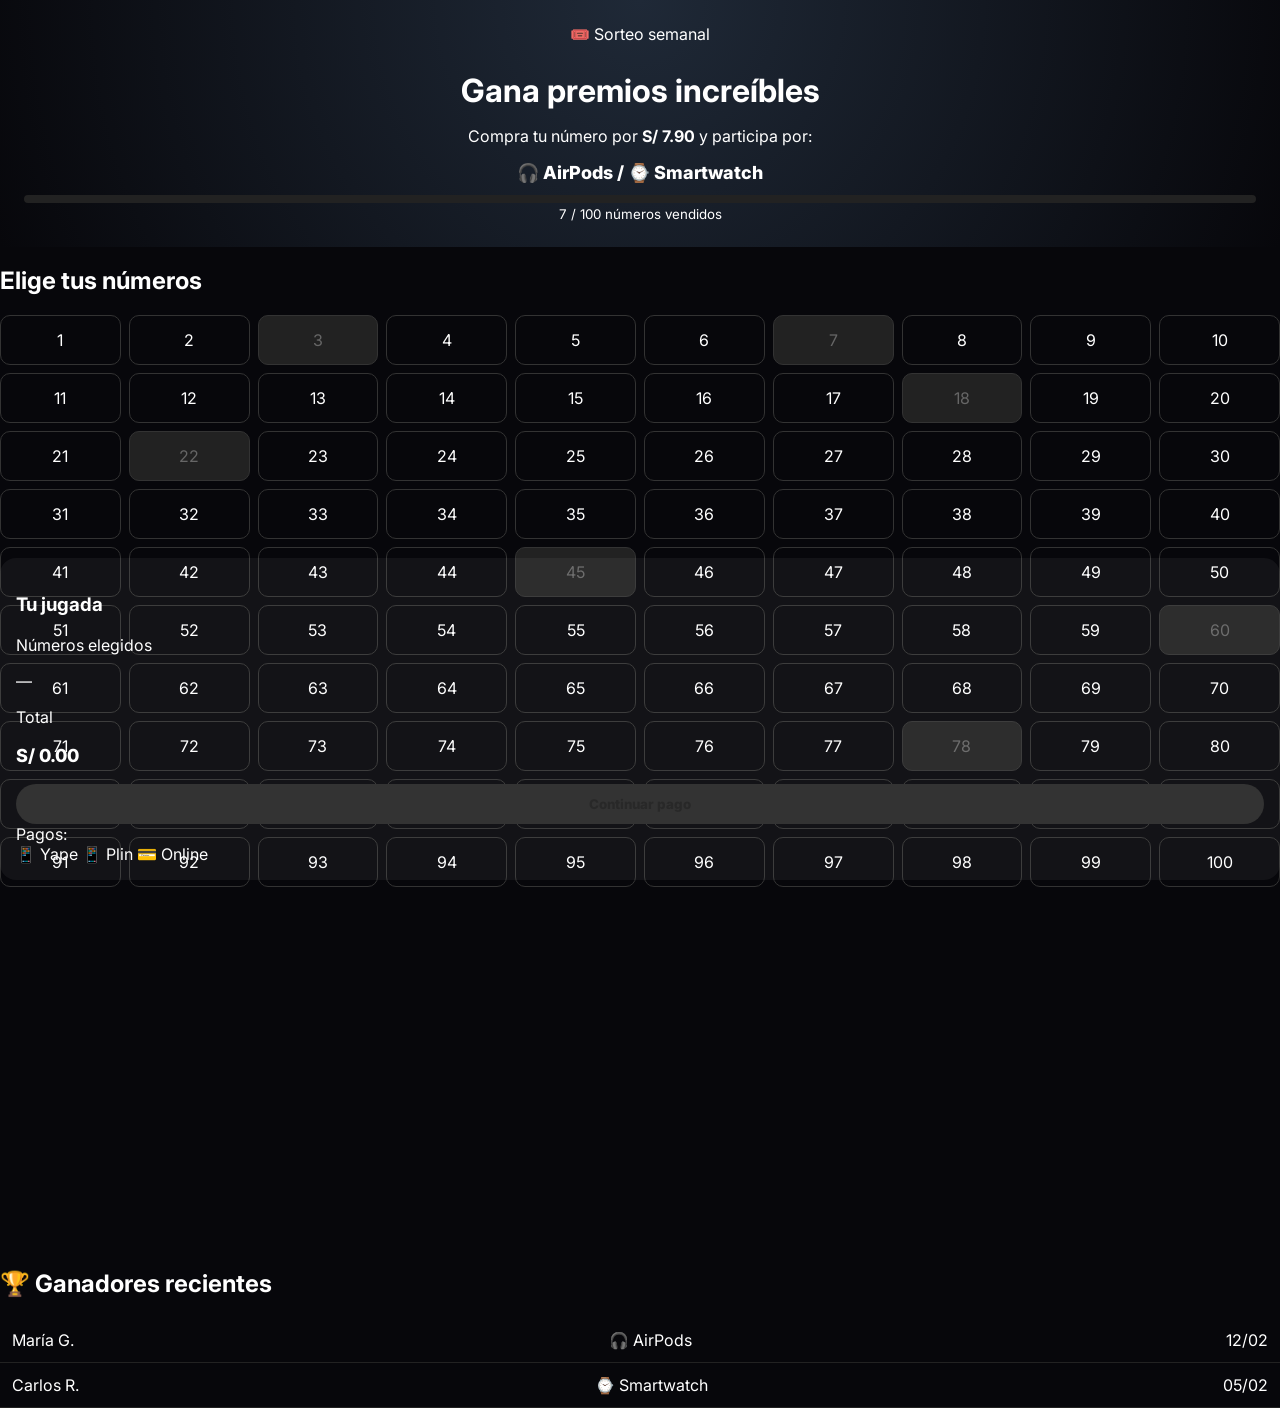
==== index.html @ 28af1497 "Refactor HTML structure and update elements" ====
<!doctype html>
<html lang="es">
<head>
  <meta charset="utf-8" />
  <meta name="viewport" content="width=device-width, initial-scale=1" />
  <title>Sorteo Semanal</title>

  <link rel="preconnect" href="https://fonts.googleapis.com">
  <link rel="preconnect" href="https://fonts.gstatic.com" crossorigin>
  <link href="https://fonts.googleapis.com/css2?family=Inter:wght@400;600;800&display=swap" rel="stylesheet">

  <link rel="stylesheet" href="styles.css" />
</head>
<body>

<!-- HERO -->
<section class="hero card">
  <div class="hero-content">
    <span class="badge">🎟️ Sorteo semanal</span>
    <h1>Gana premios increíbles</h1>
    <p>Compra tu número por <b>S/ 7.90</b> y participa por:</p>
    <div class="prize">🎧 AirPods / ⌚ Smartwatch</div>

    <div class="progress">
      <div class="progress-bar" id="progressBar"></div>
    </div>
    <small id="progressText">0 / 100 números vendidos</small>
  </div>
</section>

<!-- GAME CARD -->
<section class="game card">
  <div class="game-layout">

    <!-- GRID -->
    <div class="grid-area">
      <h2>Elige tus números</h2>
      <div class="grid" id="numberGrid"></div>
    </div>

    <!-- SUMMARY -->
    <aside class="summary">
      <h3>Tu jugada</h3>

      <div class="summary-box">
        <p class="label">Números elegidos</p>
        <p id="selectedNumbers">—</p>

        <p class="label">Total</p>
        <p class="total" id="totalPrice">S/ 0.00</p>

        <button id="payBtn" disabled>Continuar pago</button>
      </div>

      <div class="payments">
        <span>Pagos:</span>
        <div class="pay-icons">
          <span>📱 Yape</span>
          <span>📱 Plin</span>
          <span>💳 Online</span>
        </div>
      </div>
    </aside>

  </div>
</section>

<!-- WINNERS -->
<section class="winners card">
  <h2>🏆 Ganadores recientes</h2>

  <div class="winner">
    <span>María G.</span>
    <span>🎧 AirPods</span>
    <span>12/02</span>
  </div>
  <div class="winner">
    <span>Carlos R.</span>
    <span>⌚ Smartwatch</span>
    <span>05/02</span>
  </div>
</section>

<!-- MODAL -->
<div class="modal" id="modal">
  <div class="modal-content card">
    <h3>Finalizar pago</h3>
    <p id="modalSummary"></p>

    <button class="pay yape">Pagar con Yape</button>
    <button class="pay plin">Pagar con Plin</button>
    <button class="pay online">Pago online</button>

    <button class="close" id="closeModal">Cerrar</button>
  </div>
</div>

<script src="app.js"></script>
</body>
</html>
---- styles.css ----
* {
  box-sizing: border-box;
  font-family: 'Inter', sans-serif;
}

body {
  margin: 0;
  background: #07070b;
  color: #fff;
}

.hero {
  padding: 24px;
  text-align: center;
  background: radial-gradient(circle at top, #1f2937, #07070b);
}

.hero h1 {
  font-size: 32px;
  margin-bottom: 8px;
}

.prize {
  font-size: 18px;
  font-weight: 800;
  margin: 10px 0;
}

.progress {
  width: 100%;
  height: 8px;
  background: #222;
  border-radius: 6px;
  overflow: hidden;
  margin-top: 12px;
}

.bar {
  height: 100%;
  width: 0%;
  background: linear-gradient(90deg, #22c55e, #06b6d4);
}

.container {
  padding: 20px;
  max-width: 1100px;
  margin: auto;
}

.grid-section h2 {
  margin-bottom: 12px;
}

.grid {
  display: grid;
  grid-template-columns: repeat(10, 1fr);
  gap: 8px;
}

.number {
  padding: 14px 0;
  text-align: center;
  border-radius: 10px;
  border: 1px solid #333;
  cursor: pointer;
}

.number.available:hover {
  border-color: #22c55e;
}

.number.selected {
  background: #22c55e;
  color: #000;
  font-weight: 800;
}

.number.sold {
  background: #222;
  color: #666;
  cursor: not-allowed;
}

.summary {
  margin-top: 20px;
  padding: 16px;
  border-radius: 16px;
  background: rgba(255,255,255,0.05);
  position: sticky;
  bottom: 20px;
}

.summary button {
  width: 100%;
  padding: 12px;
  border-radius: 999px;
  border: none;
  font-weight: 800;
  background: #22c55e;
  cursor: pointer;
}

.summary button:disabled {
  background: #333;
  cursor: not-allowed;
}

.total {
  font-size: 18px;
  font-weight: 800;
}

.winners {
  margin-top: 40px;
}

.winner {
  display: flex;
  justify-content: space-between;
  padding: 12px;
  border-bottom: 1px solid #222;
}

/* MODAL */
.modal {
  position: fixed;
  inset: 0;
  background: rgba(0,0,0,0.6);
  display: none;
  align-items: center;
  justify-content: center;
}

.modal-content {
  background: #0f0f17;
  padding: 20px;
  border-radius: 20px;
  width: 90%;
  max-width: 360px;
}

.payments button {
  width: 100%;
  margin: 6px 0;
  padding: 12px;
  border-radius: 12px;
  border: none;
  font-weight: 700;
}

.close {
  margin-top: 10px;
  background: #333;
  color: #fff;
}
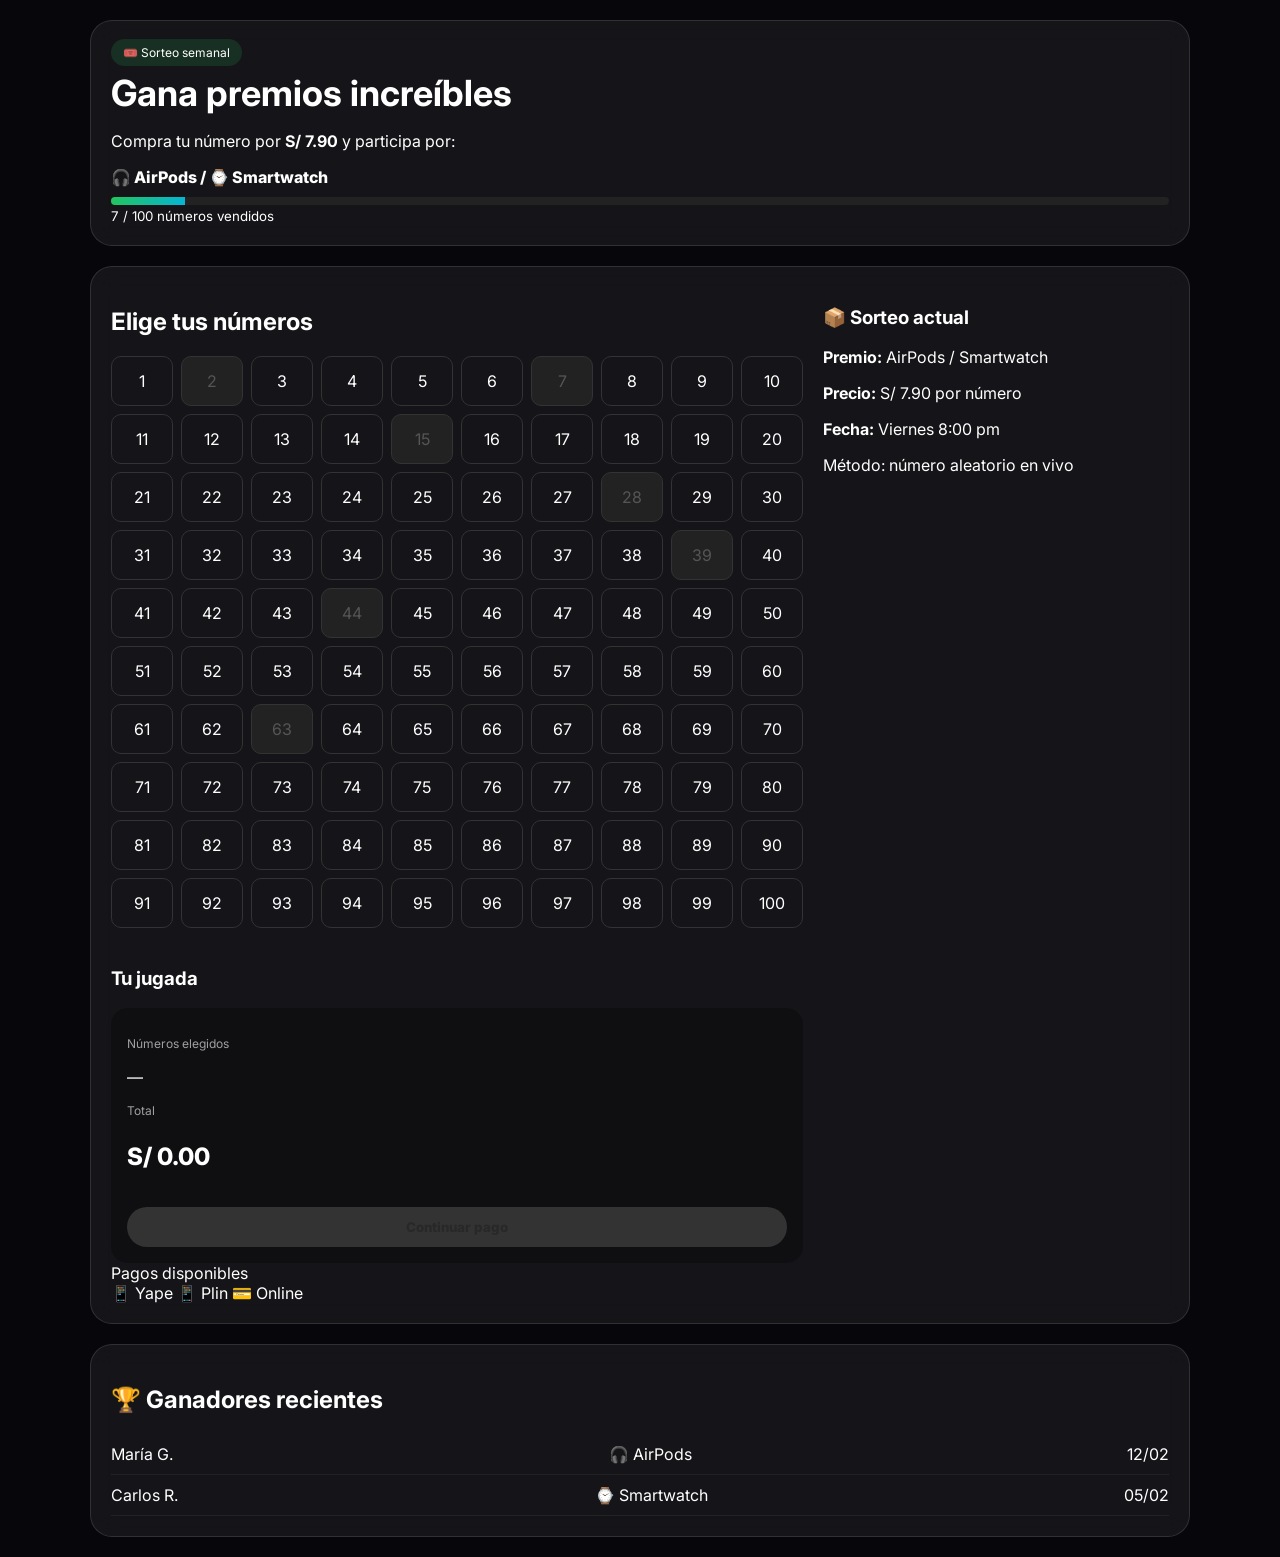
==== commit 5cc2cbd2: "Revise hero section and add current draw details Updated the hero section and added current draw inf" ====
--- a/index.html
+++ b/index.html
@@ -15,20 +15,18 @@
 
 <!-- HERO -->
 <section class="hero card">
-  <div class="hero-content">
-    <span class="badge">🎟️ Sorteo semanal</span>
-    <h1>Gana premios increíbles</h1>
-    <p>Compra tu número por <b>S/ 7.90</b> y participa por:</p>
-    <div class="prize">🎧 AirPods / ⌚ Smartwatch</div>
+  <span class="badge">🎟️ Sorteo semanal</span>
+  <h1>Gana premios increíbles</h1>
+  <p>Compra tu número por <b>S/ 7.90</b> y participa por:</p>
+  <div class="prize">🎧 AirPods / ⌚ Smartwatch</div>
 
-    <div class="progress">
-      <div class="progress-bar" id="progressBar"></div>
-    </div>
-    <small id="progressText">0 / 100 números vendidos</small>
+  <div class="progress">
+    <div class="progress-bar" id="progressBar"></div>
   </div>
+  <small id="progressText">0 / 100 números vendidos</small>
 </section>
 
-<!-- GAME CARD -->
+<!-- GAME -->
 <section class="game card">
   <div class="game-layout">
 
@@ -38,8 +36,17 @@
       <div class="grid" id="numberGrid"></div>
     </div>
 
+    <!-- INFO -->
+    <div class="info">
+      <h3>📦 Sorteo actual</h3>
+      <p><b>Premio:</b> AirPods / Smartwatch</p>
+      <p><b>Precio:</b> S/ 7.90 por número</p>
+      <p><b>Fecha:</b> Viernes 8:00 pm</p>
+      <p class="muted">Método: número aleatorio en vivo</p>
+    </div>
+
     <!-- SUMMARY -->
-    <aside class="summary">
+    <aside class="summary sticky">
       <h3>Tu jugada</h3>
 
       <div class="summary-box">
@@ -53,7 +60,7 @@
       </div>
 
       <div class="payments">
-        <span>Pagos:</span>
+        <span>Pagos disponibles</span>
         <div class="pay-icons">
           <span>📱 Yape</span>
           <span>📱 Plin</span>
--- a/styles.css
+++ b/styles.css
@@ -1,3 +1,10 @@
+:root {
+  --bg: #07070b;
+  --card: rgba(255,255,255,0.06);
+  --border: rgba(255,255,255,0.12);
+  --accent: #22c55e;
+}
+
 * {
   box-sizing: border-box;
   font-family: 'Inter', sans-serif;
@@ -5,50 +12,57 @@
 
 body {
   margin: 0;
-  background: #07070b;
-  color: #fff;
+  background: var(--bg);
+  color: white;
 }
 
-.hero {
-  padding: 24px;
-  text-align: center;
-  background: radial-gradient(circle at top, #1f2937, #07070b);
+.card {
+  background: var(--card);
+  border: 1px solid var(--border);
+  border-radius: 22px;
+  padding: 20px;
+  margin: 20px auto;
+  max-width: 1100px;
+  backdrop-filter: blur(14px);
 }
 
+/* HERO */
 .hero h1 {
-  font-size: 32px;
-  margin-bottom: 8px;
+  font-size: 36px;
+  margin: 10px 0;
+}
+
+.badge {
+  background: rgba(34,197,94,0.15);
+  padding: 6px 12px;
+  border-radius: 999px;
+  font-size: 12px;
 }
 
 .prize {
-  font-size: 18px;
   font-weight: 800;
   margin: 10px 0;
 }
 
+/* PROGRESS */
 .progress {
-  width: 100%;
   height: 8px;
   background: #222;
-  border-radius: 6px;
+  border-radius: 8px;
   overflow: hidden;
-  margin-top: 12px;
 }
 
-.bar {
+.progress-bar {
   height: 100%;
   width: 0%;
   background: linear-gradient(90deg, #22c55e, #06b6d4);
 }
 
-.container {
-  padding: 20px;
-  max-width: 1100px;
-  margin: auto;
-}
-
-.grid-section h2 {
-  margin-bottom: 12px;
+/* GAME */
+.game-layout {
+  display: grid;
+  grid-template-columns: 2fr 1fr;
+  gap: 20px;
 }
 
 .grid {
@@ -65,59 +79,54 @@
   cursor: pointer;
 }
 
-.number.available:hover {
-  border-color: #22c55e;
-}
-
 .number.selected {
-  background: #22c55e;
-  color: #000;
+  background: var(--accent);
+  color: black;
   font-weight: 800;
 }
 
 .number.sold {
   background: #222;
-  color: #666;
+  color: #555;
   cursor: not-allowed;
 }
 
-.summary {
-  margin-top: 20px;
+/* SUMMARY */
+.summary-box {
+  background: rgba(0,0,0,0.25);
+  border-radius: 16px;
   padding: 16px;
-  border-radius: 16px;
-  background: rgba(255,255,255,0.05);
-  position: sticky;
-  bottom: 20px;
+}
+
+.label {
+  font-size: 12px;
+  opacity: 0.6;
+}
+
+.total {
+  font-size: 24px;
+  font-weight: 800;
 }
 
 .summary button {
   width: 100%;
+  margin-top: 12px;
   padding: 12px;
   border-radius: 999px;
   border: none;
   font-weight: 800;
-  background: #22c55e;
-  cursor: pointer;
+  background: var(--accent);
 }
 
 .summary button:disabled {
   background: #333;
-  cursor: not-allowed;
 }
 
-.total {
-  font-size: 18px;
-  font-weight: 800;
-}
-
-.winners {
-  margin-top: 40px;
-}
-
+/* WINNERS */
 .winner {
   display: flex;
   justify-content: space-between;
-  padding: 12px;
+  padding: 10px 0;
   border-bottom: 1px solid #222;
 }
 
@@ -132,14 +141,10 @@
 }
 
 .modal-content {
-  background: #0f0f17;
-  padding: 20px;
-  border-radius: 20px;
-  width: 90%;
   max-width: 360px;
 }
 
-.payments button {
+.pay {
   width: 100%;
   margin: 6px 0;
   padding: 12px;
@@ -149,8 +154,6 @@
 }
 
 .close {
-  margin-top: 10px;
   background: #333;
-  color: #fff;
+  color: white;
 }
-
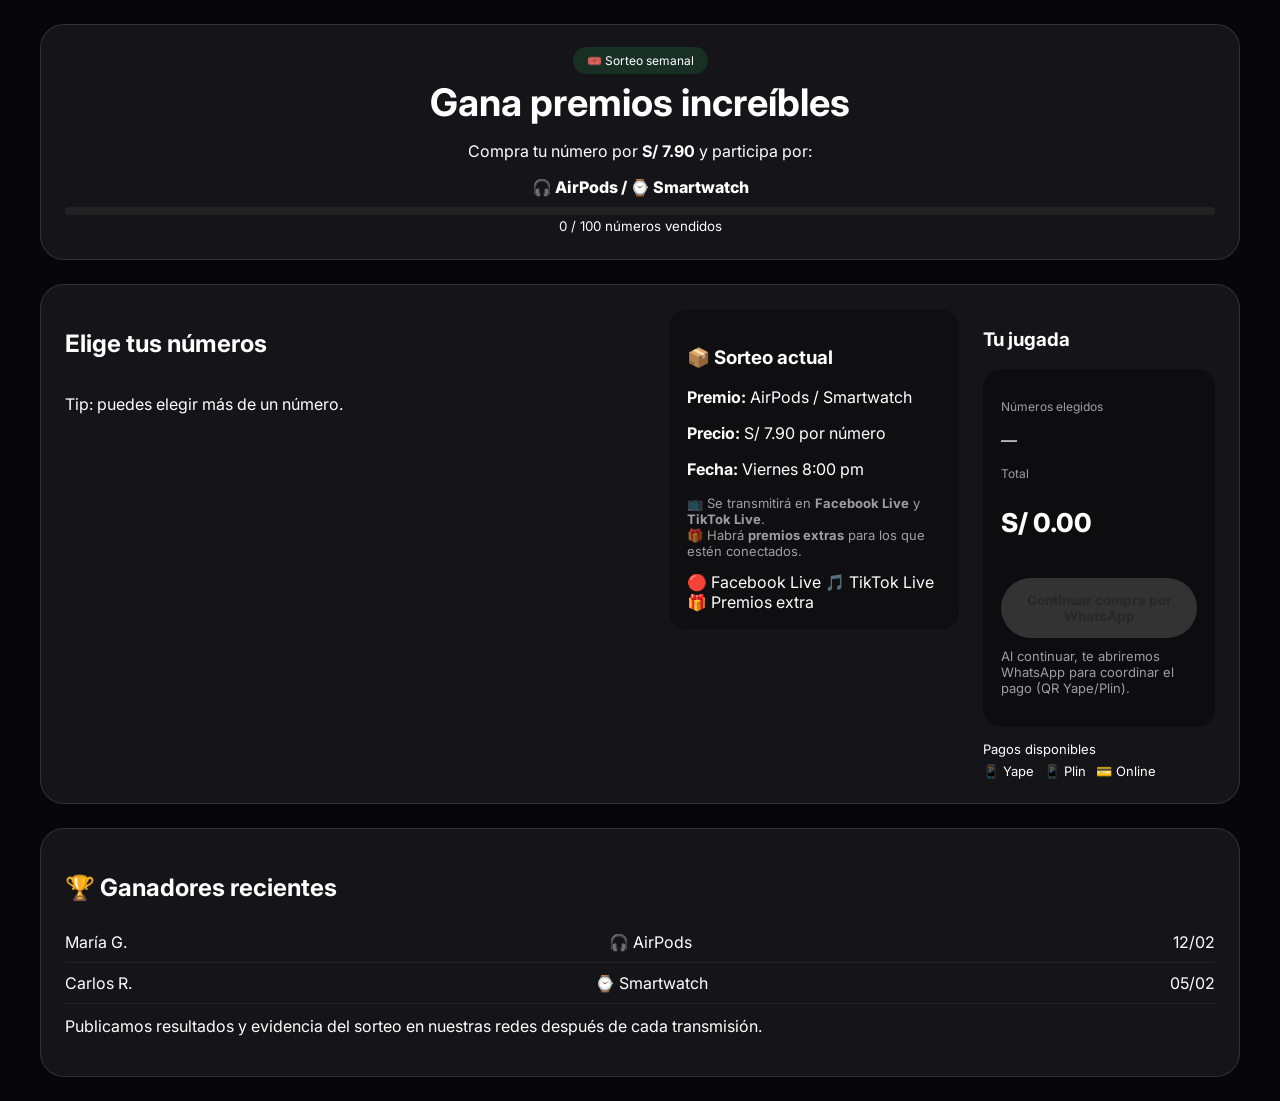
==== commit abc88855: "Refactor hero section and update game info" ====
--- a/index.html
+++ b/index.html
@@ -14,16 +14,21 @@
 <body>
 
 <!-- HERO -->
-<section class="hero card">
-  <span class="badge">🎟️ Sorteo semanal</span>
-  <h1>Gana premios increíbles</h1>
-  <p>Compra tu número por <b>S/ 7.90</b> y participa por:</p>
-  <div class="prize">🎧 AirPods / ⌚ Smartwatch</div>
+<section class="hero card hero--banner">
+  <div class="hero__media" aria-hidden="true"></div>
+  <div class="hero__overlay" aria-hidden="true"></div>
 
-  <div class="progress">
-    <div class="progress-bar" id="progressBar"></div>
+  <div class="hero__content">
+    <span class="badge">🎟️ Sorteo semanal</span>
+    <h1>Gana premios increíbles</h1>
+    <p>Compra tu número por <b>S/ 7.90</b> y participa por:</p>
+    <div class="prize">🎧 AirPods / ⌚ Smartwatch</div>
+
+    <div class="progress">
+      <div class="progress-bar" id="progressBar"></div>
+    </div>
+    <small id="progressText">0 / 100 números vendidos</small>
   </div>
-  <small id="progressText">0 / 100 números vendidos</small>
 </section>
 
 <!-- GAME -->
@@ -34,6 +39,7 @@
     <div class="grid-area">
       <h2>Elige tus números</h2>
       <div class="grid" id="numberGrid"></div>
+      <p class="hint">Tip: puedes elegir más de un número.</p>
     </div>
 
     <!-- INFO -->
@@ -42,7 +48,18 @@
       <p><b>Premio:</b> AirPods / Smartwatch</p>
       <p><b>Precio:</b> S/ 7.90 por número</p>
       <p><b>Fecha:</b> Viernes 8:00 pm</p>
-      <p class="muted">Método: número aleatorio en vivo</p>
+
+      <p class="muted" style="margin-top:10px;">
+        📺 Se transmitirá en <b>Facebook Live</b> y <b>TikTok Live</b>.
+        <br/>
+        🎁 Habrá <b>premios extras</b> para los que estén conectados.
+      </p>
+
+      <div class="info__chips">
+        <span class="chip">🔴 Facebook Live</span>
+        <span class="chip">🎵 TikTok Live</span>
+        <span class="chip">🎁 Premios extra</span>
+      </div>
     </div>
 
     <!-- SUMMARY -->
@@ -56,7 +73,11 @@
         <p class="label">Total</p>
         <p class="total" id="totalPrice">S/ 0.00</p>
 
-        <button id="payBtn" disabled>Continuar pago</button>
+        <button id="payBtn" disabled>Continuar compra por WhatsApp</button>
+
+        <p class="micro muted" style="margin-top:10px;">
+          Al continuar, te abriremos WhatsApp para coordinar el pago (QR Yape/Plin).
+        </p>
       </div>
 
       <div class="payments">
@@ -86,21 +107,11 @@
     <span>⌚ Smartwatch</span>
     <span>05/02</span>
   </div>
+
+  <p class="hint" style="margin-top:12px;">
+    Publicamos resultados y evidencia del sorteo en nuestras redes después de cada transmisión.
+  </p>
 </section>
-
-<!-- MODAL -->
-<div class="modal" id="modal">
-  <div class="modal-content card">
-    <h3>Finalizar pago</h3>
-    <p id="modalSummary"></p>
-
-    <button class="pay yape">Pagar con Yape</button>
-    <button class="pay plin">Pagar con Plin</button>
-    <button class="pay online">Pago online</button>
-
-    <button class="close" id="closeModal">Cerrar</button>
-  </div>
-</div>
 
 <script src="app.js"></script>
 </body>
--- a/styles.css
+++ b/styles.css
@@ -19,22 +19,26 @@
 .card {
   background: var(--card);
   border: 1px solid var(--border);
-  border-radius: 22px;
-  padding: 20px;
-  margin: 20px auto;
-  max-width: 1100px;
+  border-radius: 24px;
+  padding: 24px;
+  margin: 24px auto;
+  max-width: 1200px;
   backdrop-filter: blur(14px);
 }
 
 /* HERO */
+.hero {
+  text-align: center;
+}
+
 .hero h1 {
-  font-size: 36px;
+  font-size: 38px;
   margin: 10px 0;
 }
 
 .badge {
   background: rgba(34,197,94,0.15);
-  padding: 6px 12px;
+  padding: 6px 14px;
   border-radius: 999px;
   font-size: 12px;
 }
@@ -61,22 +65,38 @@
 /* GAME */
 .game-layout {
   display: grid;
-  grid-template-columns: 2fr 1fr;
-  gap: 20px;
-}
-
+  grid-template-columns: 3fr 1.5fr 1.2fr;
+  gap: 24px;
+  align-items: start;
+}
+
+@media (max-width: 900px) {
+  .game-layout {
+    grid-template-columns: 1fr;
+  }
+}
+
+/* GRID */
 .grid {
   display: grid;
   grid-template-columns: repeat(10, 1fr);
-  gap: 8px;
+  gap: 10px;
 }
 
 .number {
-  padding: 14px 0;
+  padding: 16px 0;
   text-align: center;
-  border-radius: 10px;
+  border-radius: 12px;
   border: 1px solid #333;
   cursor: pointer;
+  font-weight: 600;
+  background: rgba(255,255,255,0.03);
+  transition: all 0.15s ease;
+}
+
+.number:hover {
+  transform: translateY(-1px);
+  border-color: var(--accent);
 }
 
 .number.selected {
@@ -91,11 +111,23 @@
   cursor: not-allowed;
 }
 
+/* INFO */
+.info {
+  background: rgba(0,0,0,0.25);
+  border-radius: 18px;
+  padding: 18px;
+}
+
+.muted {
+  opacity: 0.6;
+  font-size: 13px;
+}
+
 /* SUMMARY */
 .summary-box {
-  background: rgba(0,0,0,0.25);
-  border-radius: 16px;
-  padding: 16px;
+  background: rgba(0,0,0,0.35);
+  border-radius: 18px;
+  padding: 18px;
 }
 
 .label {
@@ -104,22 +136,40 @@
 }
 
 .total {
-  font-size: 24px;
+  font-size: 26px;
   font-weight: 800;
 }
 
 .summary button {
   width: 100%;
-  margin-top: 12px;
-  padding: 12px;
+  margin-top: 14px;
+  padding: 14px;
   border-radius: 999px;
   border: none;
   font-weight: 800;
   background: var(--accent);
+  cursor: pointer;
 }
 
 .summary button:disabled {
   background: #333;
+  cursor: not-allowed;
+}
+
+.sticky {
+  position: sticky;
+  top: 100px;
+}
+
+.payments {
+  margin-top: 14px;
+  font-size: 13px;
+}
+
+.pay-icons {
+  display: flex;
+  gap: 10px;
+  margin-top: 6px;
 }
 
 /* WINNERS */
@@ -148,7 +198,7 @@
   width: 100%;
   margin: 6px 0;
   padding: 12px;
-  border-radius: 12px;
+  border-radius: 14px;
   border: none;
   font-weight: 700;
 }
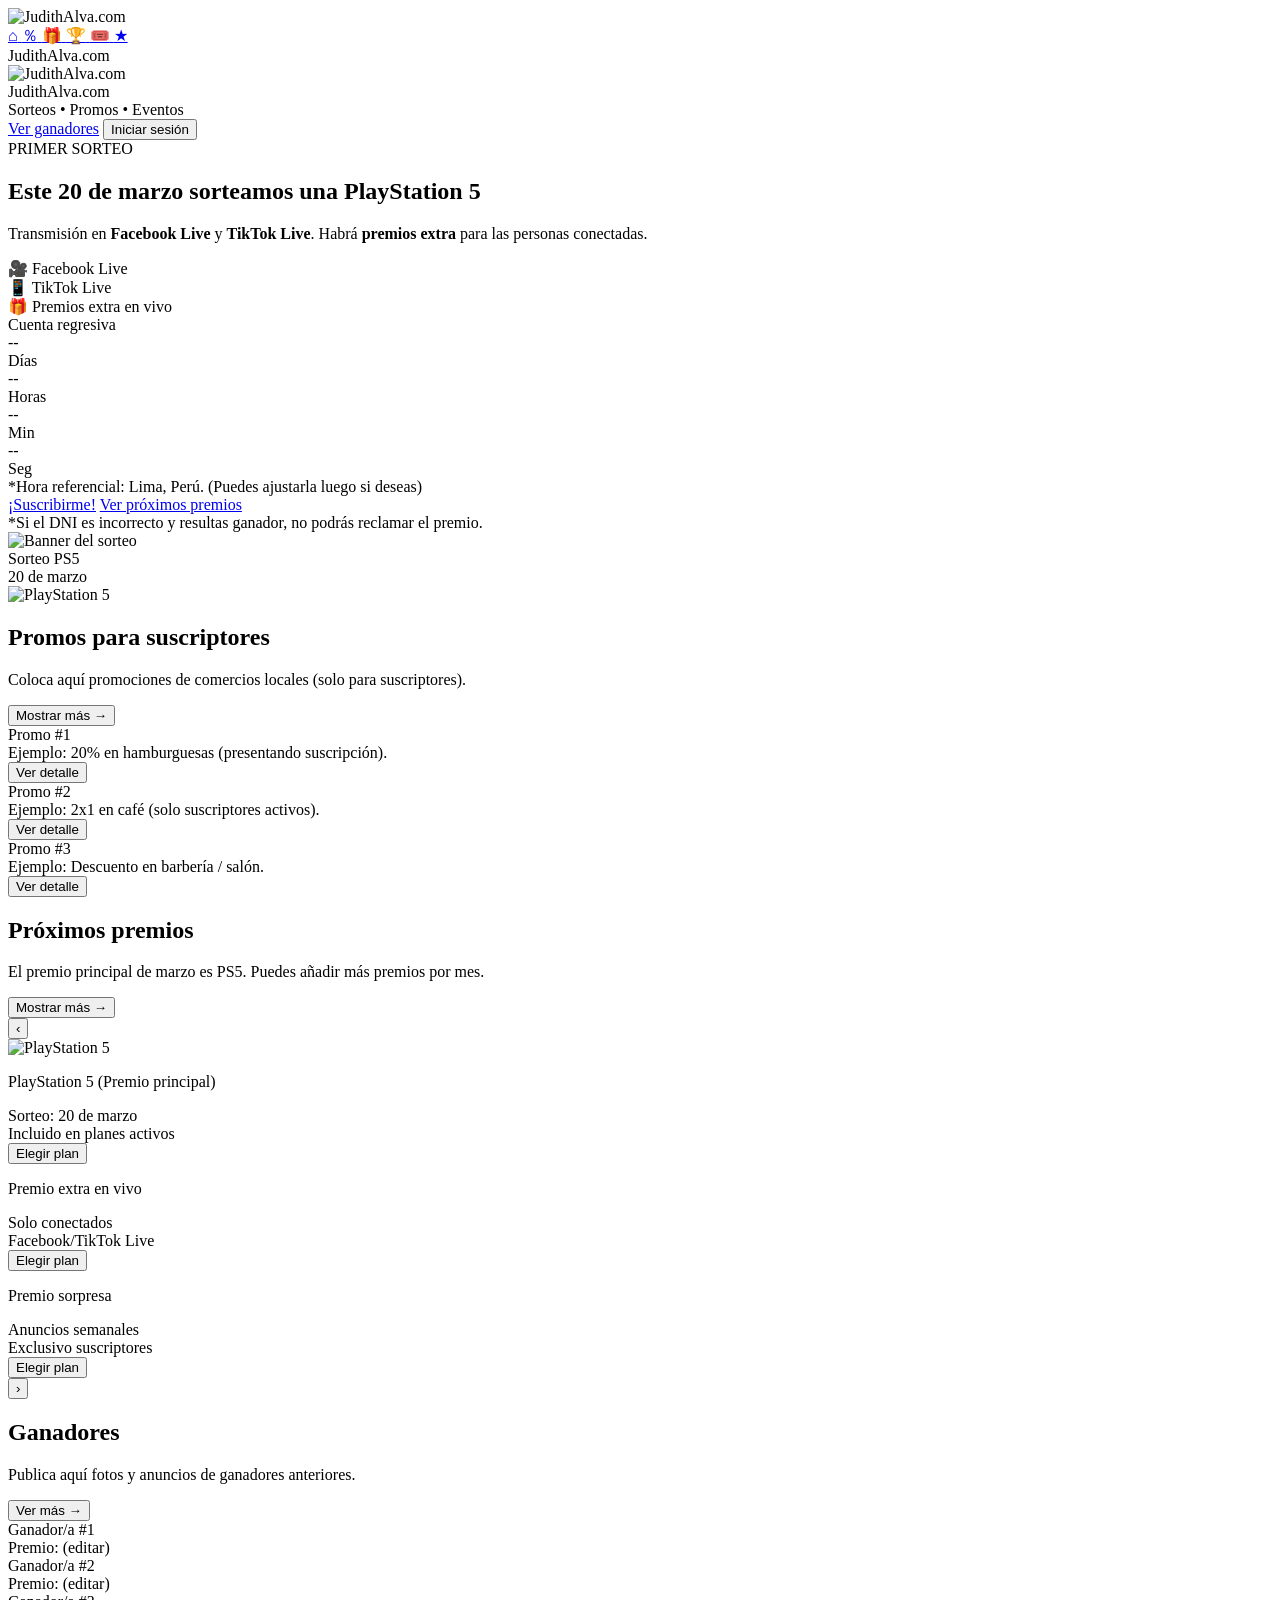
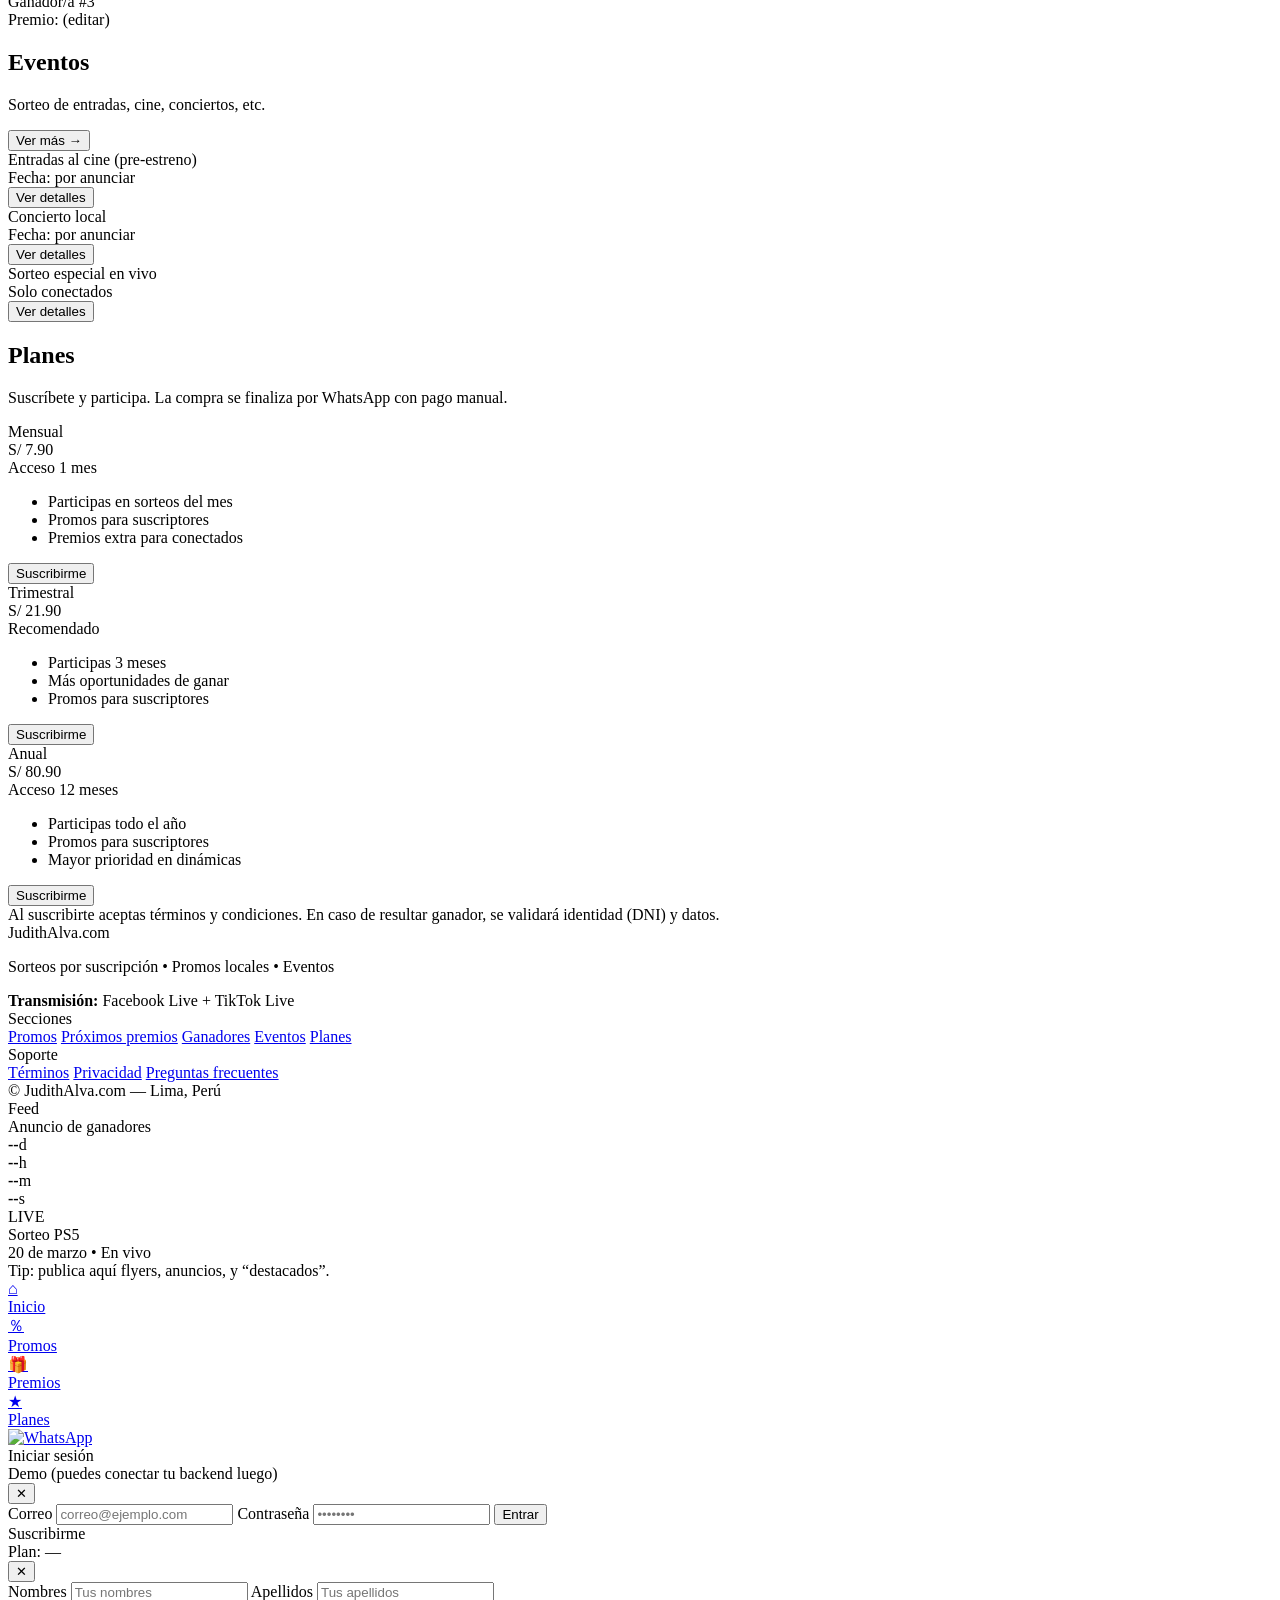
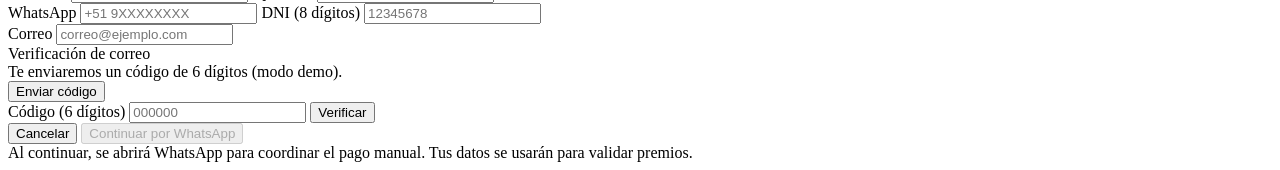
==== commit ab97466d: "Enhance SEO and restructure index.html Updated the title and meta description for SEO, modified view" ====
--- a/index.html
+++ b/index.html
@@ -2,117 +2,551 @@
 <html lang="es">
 <head>
   <meta charset="utf-8" />
-  <meta name="viewport" content="width=device-width, initial-scale=1" />
-  <title>Sorteo Semanal</title>
-
+  <meta name="viewport" content="width=device-width,initial-scale=1" />
+  <title>JudithAlva.com — Sorteos & Suscripciones</title>
+  <meta name="description" content="Sorteos por suscripción — Promos, Premios, Ganadores, Eventos y Planes. Primer sorteo: PlayStation 5 (20 de marzo)." />
   <link rel="preconnect" href="https://fonts.googleapis.com">
-  <link rel="preconnect" href="https://fonts.gstatic.com" crossorigin>
-  <link href="https://fonts.googleapis.com/css2?family=Inter:wght@400;600;800&display=swap" rel="stylesheet">
-
-  <link rel="stylesheet" href="styles.css" />
+  <link rel="stylesheet" href="assets/css/styles.css" />
 </head>
+
 <body>
-
-<!-- HERO -->
-<section class="hero card hero--banner">
-  <div class="hero__media" aria-hidden="true"></div>
-  <div class="hero__overlay" aria-hidden="true"></div>
-
-  <div class="hero__content">
-    <span class="badge">🎟️ Sorteo semanal</span>
-    <h1>Gana premios increíbles</h1>
-    <p>Compra tu número por <b>S/ 7.90</b> y participa por:</p>
-    <div class="prize">🎧 AirPods / ⌚ Smartwatch</div>
-
-    <div class="progress">
-      <div class="progress-bar" id="progressBar"></div>
+  <!-- Sidebar (PC) -->
+  <aside class="side">
+    <div class="side-top">
+      <div class="brand-mini">
+        <img src="assets/img/logo.png" alt="JudithAlva.com" />
+      </div>
+      <div class="side-icons">
+        <a class="ico active" href="#inicio" aria-label="Inicio">
+          <span>⌂</span>
+        </a>
+        <a class="ico" href="#promos" aria-label="Promos">
+          <span>％</span>
+        </a>
+        <a class="ico" href="#premios" aria-label="Próximos premios">
+          <span>🎁</span>
+        </a>
+        <a class="ico" href="#ganadores" aria-label="Ganadores">
+          <span>🏆</span>
+        </a>
+        <a class="ico" href="#eventos" aria-label="Eventos">
+          <span>🎟️</span>
+        </a>
+        <a class="ico" href="#planes" aria-label="Planes">
+          <span>★</span>
+        </a>
+      </div>
     </div>
-    <small id="progressText">0 / 100 números vendidos</small>
+
+    <div class="side-bottom">
+      <div class="side-hint">JudithAlva.com</div>
+    </div>
+  </aside>
+
+  <!-- Header -->
+  <header class="topbar">
+    <div class="container topbar-inner">
+      <div class="brand">
+        <img class="brand-logo" src="assets/img/logo.png" alt="JudithAlva.com" />
+        <div class="brand-text">
+          <div class="brand-title">JudithAlva.com</div>
+          <div class="brand-sub">Sorteos • Promos • Eventos</div>
+        </div>
+      </div>
+
+      <div class="topbar-actions">
+        <a class="btn ghost" href="#ganadores">Ver ganadores</a>
+        <button class="btn" id="openAuth">Iniciar sesión</button>
+      </div>
+    </div>
+  </header>
+
+  <!-- Hero -->
+  <main class="main">
+    <section class="hero" id="inicio">
+      <div class="container hero-grid">
+        <div class="hero-left">
+          <div class="hero-kicker">PRIMER SORTEO</div>
+          <h1 class="hero-title">
+            Este <span class="accent">20 de marzo</span> sorteamos una
+            <span class="accent">PlayStation 5</span>
+          </h1>
+
+          <p class="hero-desc">
+            Transmisión en <b>Facebook Live</b> y <b>TikTok Live</b>. Habrá <b>premios extra</b> para las personas conectadas.
+          </p>
+
+          <div class="hero-badges">
+            <div class="pill">🎥 Facebook Live</div>
+            <div class="pill">📱 TikTok Live</div>
+            <div class="pill">🎁 Premios extra en vivo</div>
+          </div>
+
+          <div class="countdown-card" aria-label="Cuenta regresiva">
+            <div class="countdown-title">Cuenta regresiva</div>
+            <div class="countdown" id="countdown">
+              <div class="cd">
+                <div class="num" id="cdDays">--</div>
+                <div class="lbl">Días</div>
+              </div>
+              <div class="cd">
+                <div class="num" id="cdHours">--</div>
+                <div class="lbl">Horas</div>
+              </div>
+              <div class="cd">
+                <div class="num" id="cdMins">--</div>
+                <div class="lbl">Min</div>
+              </div>
+              <div class="cd">
+                <div class="num" id="cdSecs">--</div>
+                <div class="lbl">Seg</div>
+              </div>
+            </div>
+            <div class="countdown-note">
+              *Hora referencial: Lima, Perú. (Puedes ajustarla luego si deseas)
+            </div>
+          </div>
+
+          <div class="hero-cta">
+            <a class="btn xl" href="#planes" id="ctaGoPlans">¡Suscribirme!</a>
+            <a class="btn ghost xl" href="#premios">Ver próximos premios</a>
+          </div>
+
+          <div class="hero-mini">
+            *Si el DNI es incorrecto y resultas ganador, no podrás reclamar el premio.
+          </div>
+        </div>
+
+        <div class="hero-right">
+          <div class="hero-banner">
+            <img src="assets/img/banner1.jpg" alt="Banner del sorteo" />
+            <div class="hero-overlay">
+              <div class="hero-overlay-card">
+                <div class="hero-overlay-title">Sorteo PS5</div>
+                <div class="hero-overlay-sub">20 de marzo</div>
+              </div>
+            </div>
+          </div>
+
+          <div class="hero-prize">
+            <img src="assets/img/prizes/ps5.png" alt="PlayStation 5" />
+          </div>
+        </div>
+      </div>
+    </section>
+
+    <!-- Layout: contenido + feed (PC) -->
+    <section class="container layout">
+      <div class="content">
+
+        <!-- Promos -->
+        <section class="section" id="promos">
+          <div class="section-head">
+            <div>
+              <h2>Promos para suscriptores</h2>
+              <p>Coloca aquí promociones de comercios locales (solo para suscriptores).</p>
+            </div>
+            <button class="btn ghost sm">Mostrar más →</button>
+          </div>
+
+          <div class="cards-grid">
+            <article class="card promo">
+              <div class="card-media media-grad"></div>
+              <div class="card-body">
+                <div class="card-title">Promo #1</div>
+                <div class="card-text">Ejemplo: 20% en hamburguesas (presentando suscripción).</div>
+                <button class="btn sm ghost">Ver detalle</button>
+              </div>
+            </article>
+
+            <article class="card promo">
+              <div class="card-media media-grad2"></div>
+              <div class="card-body">
+                <div class="card-title">Promo #2</div>
+                <div class="card-text">Ejemplo: 2x1 en café (solo suscriptores activos).</div>
+                <button class="btn sm ghost">Ver detalle</button>
+              </div>
+            </article>
+
+            <article class="card promo">
+              <div class="card-media media-grad3"></div>
+              <div class="card-body">
+                <div class="card-title">Promo #3</div>
+                <div class="card-text">Ejemplo: Descuento en barbería / salón.</div>
+                <button class="btn sm ghost">Ver detalle</button>
+              </div>
+            </article>
+          </div>
+        </section>
+
+        <!-- Próximos premios -->
+        <section class="section" id="premios">
+          <div class="section-head">
+            <div>
+              <h2>Próximos premios</h2>
+              <p>El premio principal de marzo es PS5. Puedes añadir más premios por mes.</p>
+            </div>
+            <button class="btn ghost sm">Mostrar más →</button>
+          </div>
+
+          <div class="carousel-wrap">
+            <button class="car-btn left" id="prizeLeft" type="button" aria-label="Izquierda">‹</button>
+            <div class="carousel" id="prizeCarousel">
+              <article class="p-card">
+                <div class="p-imgbox">
+                  <img src="assets/img/prizes/ps5.png" alt="PlayStation 5" />
+                </div>
+                <p class="p-name">PlayStation 5 (Premio principal)</p>
+                <div class="p-meta">Sorteo: 20 de marzo</div>
+                <div class="p-price">Incluido en planes activos</div>
+                <button class="p-add" data-open-plan="mensual">Elegir plan</button>
+              </article>
+
+              <article class="p-card">
+                <div class="p-imgbox placeholder"></div>
+                <p class="p-name">Premio extra en vivo</p>
+                <div class="p-meta">Solo conectados</div>
+                <div class="p-price">Facebook/TikTok Live</div>
+                <button class="p-add" data-open-plan="trimestral">Elegir plan</button>
+              </article>
+
+              <article class="p-card">
+                <div class="p-imgbox placeholder2"></div>
+                <p class="p-name">Premio sorpresa</p>
+                <div class="p-meta">Anuncios semanales</div>
+                <div class="p-price">Exclusivo suscriptores</div>
+                <button class="p-add" data-open-plan="anual">Elegir plan</button>
+              </article>
+            </div>
+            <button class="car-btn right" id="prizeRight" type="button" aria-label="Derecha">›</button>
+          </div>
+        </section>
+
+        <!-- Ganadores -->
+        <section class="section" id="ganadores">
+          <div class="section-head">
+            <div>
+              <h2>Ganadores</h2>
+              <p>Publica aquí fotos y anuncios de ganadores anteriores.</p>
+            </div>
+            <button class="btn ghost sm">Ver más →</button>
+          </div>
+
+          <div class="winners-grid">
+            <article class="winner">
+              <div class="winner-photo"></div>
+              <div class="winner-meta">
+                <div class="winner-name">Ganador/a #1</div>
+                <div class="winner-desc">Premio: (editar)</div>
+              </div>
+            </article>
+
+            <article class="winner">
+              <div class="winner-photo alt"></div>
+              <div class="winner-meta">
+                <div class="winner-name">Ganador/a #2</div>
+                <div class="winner-desc">Premio: (editar)</div>
+              </div>
+            </article>
+
+            <article class="winner">
+              <div class="winner-photo alt2"></div>
+              <div class="winner-meta">
+                <div class="winner-name">Ganador/a #3</div>
+                <div class="winner-desc">Premio: (editar)</div>
+              </div>
+            </article>
+          </div>
+        </section>
+
+        <!-- Eventos -->
+        <section class="section" id="eventos">
+          <div class="section-head">
+            <div>
+              <h2>Eventos</h2>
+              <p>Sorteo de entradas, cine, conciertos, etc.</p>
+            </div>
+            <button class="btn ghost sm">Ver más →</button>
+          </div>
+
+          <div class="events-grid">
+            <article class="event-card">
+              <div class="event-media poster1"></div>
+              <div class="event-body">
+                <div class="event-title">Entradas al cine (pre-estreno)</div>
+                <div class="event-sub">Fecha: por anunciar</div>
+                <button class="btn sm ghost">Ver detalles</button>
+              </div>
+            </article>
+
+            <article class="event-card">
+              <div class="event-media poster2"></div>
+              <div class="event-body">
+                <div class="event-title">Concierto local</div>
+                <div class="event-sub">Fecha: por anunciar</div>
+                <button class="btn sm ghost">Ver detalles</button>
+              </div>
+            </article>
+
+            <article class="event-card">
+              <div class="event-media poster3"></div>
+              <div class="event-body">
+                <div class="event-title">Sorteo especial en vivo</div>
+                <div class="event-sub">Solo conectados</div>
+                <button class="btn sm ghost">Ver detalles</button>
+              </div>
+            </article>
+          </div>
+        </section>
+
+        <!-- Planes -->
+        <section class="section" id="planes">
+          <div class="section-head">
+            <div>
+              <h2>Planes</h2>
+              <p>Suscríbete y participa. La compra se finaliza por WhatsApp con pago manual.</p>
+            </div>
+          </div>
+
+          <div class="plans-grid">
+            <article class="plan-card" data-plan="mensual">
+              <div class="plan-top">
+                <div class="plan-title">Mensual</div>
+                <div class="plan-price">S/ <span>7.90</span></div>
+                <div class="plan-chip">Acceso 1 mes</div>
+              </div>
+              <ul class="plan-list">
+                <li>Participas en sorteos del mes</li>
+                <li>Promos para suscriptores</li>
+                <li>Premios extra para conectados</li>
+              </ul>
+              <button class="btn plan-btn" data-subscribe="mensual">Suscribirme</button>
+            </article>
+
+            <article class="plan-card featured" data-plan="trimestral">
+              <div class="plan-top">
+                <div class="plan-title">Trimestral</div>
+                <div class="plan-price">S/ <span>21.90</span></div>
+                <div class="plan-chip hot">Recomendado</div>
+              </div>
+              <ul class="plan-list">
+                <li>Participas 3 meses</li>
+                <li>Más oportunidades de ganar</li>
+                <li>Promos para suscriptores</li>
+              </ul>
+              <button class="btn plan-btn" data-subscribe="trimestral">Suscribirme</button>
+            </article>
+
+            <article class="plan-card" data-plan="anual">
+              <div class="plan-top">
+                <div class="plan-title">Anual</div>
+                <div class="plan-price">S/ <span>80.90</span></div>
+                <div class="plan-chip">Acceso 12 meses</div>
+              </div>
+              <ul class="plan-list">
+                <li>Participas todo el año</li>
+                <li>Promos para suscriptores</li>
+                <li>Mayor prioridad en dinámicas</li>
+              </ul>
+              <button class="btn plan-btn" data-subscribe="anual">Suscribirme</button>
+            </article>
+          </div>
+
+          <div class="legal-note">
+            Al suscribirte aceptas términos y condiciones. En caso de resultar ganador, se validará identidad (DNI) y datos.
+          </div>
+        </section>
+
+        <!-- Footer -->
+        <footer class="footer">
+          <div class="footer-grid">
+            <div>
+              <div class="f-title">JudithAlva.com</div>
+              <p class="f-text">Sorteos por suscripción • Promos locales • Eventos</p>
+              <div class="f-text"><b>Transmisión:</b> Facebook Live + TikTok Live</div>
+            </div>
+
+            <div>
+              <div class="f-title">Secciones</div>
+              <div class="f-links">
+                <a href="#promos">Promos</a>
+                <a href="#premios">Próximos premios</a>
+                <a href="#ganadores">Ganadores</a>
+                <a href="#eventos">Eventos</a>
+                <a href="#planes">Planes</a>
+              </div>
+            </div>
+
+            <div>
+              <div class="f-title">Soporte</div>
+              <div class="f-links">
+                <a href="#" onclick="return false;">Términos</a>
+                <a href="#" onclick="return false;">Privacidad</a>
+                <a href="#" onclick="return false;">Preguntas frecuentes</a>
+              </div>
+            </div>
+          </div>
+
+          <div class="footer-bottom">
+            © <span id="year"></span> JudithAlva.com — Lima, Perú
+          </div>
+        </footer>
+
+      </div>
+
+      <!-- Feed (PC) -->
+      <aside class="feed">
+        <div class="feed-card">
+          <div class="feed-title">Feed</div>
+          <div class="feed-sub">Anuncio de ganadores</div>
+
+          <div class="timer-row">
+            <div class="t-chip"><b id="feedD">--</b>d</div>
+            <div class="t-chip"><b id="feedH">--</b>h</div>
+            <div class="t-chip"><b id="feedM">--</b>m</div>
+            <div class="t-chip"><b id="feedS">--</b>s</div>
+            <div class="t-live">LIVE</div>
+          </div>
+
+          <div class="feed-banner">
+            <div class="feed-banner-title">Sorteo PS5</div>
+            <div class="feed-banner-sub">20 de marzo • En vivo</div>
+          </div>
+
+          <div class="feed-mini">
+            Tip: publica aquí flyers, anuncios, y “destacados”.
+          </div>
+        </div>
+      </aside>
+    </section>
+  </main>
+
+  <!-- Mobile bottom nav -->
+  <nav class="mobile-nav" aria-label="Navegación móvil">
+    <a href="#inicio" class="active">
+      <div class="m-ico">⌂</div><div class="m-lbl">Inicio</div>
+    </a>
+    <a href="#promos">
+      <div class="m-ico">％</div><div class="m-lbl">Promos</div>
+    </a>
+    <a href="#premios">
+      <div class="m-ico">🎁</div><div class="m-lbl">Premios</div>
+    </a>
+    <a href="#planes">
+      <div class="m-ico">★</div><div class="m-lbl">Planes</div>
+    </a>
+  </nav>
+
+  <!-- WhatsApp flotante -->
+  <a
+    class="wa-float"
+    id="waFloat"
+    href="https://wa.me/51915161364?text=Hola%20JudithAlva.com%2C%20quiero%20informaci%C3%B3n%20sobre%20suscripciones."
+    target="_blank"
+    rel="noopener"
+    aria-label="Chatear por WhatsApp"
+  >
+    <img class="wa-icon" src="assets/img/whatsapp.png" alt="WhatsApp">
+  </a>
+
+  <!-- Modal: Auth placeholder -->
+  <div class="modal" id="authModal" aria-hidden="true">
+    <div class="sheet" role="dialog" aria-label="Iniciar sesión">
+      <div class="sheet-head">
+        <div>
+          <div class="sheet-title">Iniciar sesión</div>
+          <div class="sheet-sub">Demo (puedes conectar tu backend luego)</div>
+        </div>
+        <button class="xbtn" data-close="authModal" type="button">✕</button>
+      </div>
+      <div class="sheet-body">
+        <label class="field">
+          <span>Correo</span>
+          <input type="email" placeholder="correo@ejemplo.com" />
+        </label>
+        <label class="field">
+          <span>Contraseña</span>
+          <input type="password" placeholder="••••••••" />
+        </label>
+        <button class="btn" type="button" data-close="authModal">Entrar</button>
+      </div>
+    </div>
   </div>
-</section>
-
-<!-- GAME -->
-<section class="game card">
-  <div class="game-layout">
-
-    <!-- GRID -->
-    <div class="grid-area">
-      <h2>Elige tus números</h2>
-      <div class="grid" id="numberGrid"></div>
-      <p class="hint">Tip: puedes elegir más de un número.</p>
+
+  <!-- Modal: Suscripción + verificación -->
+  <div class="modal" id="subModal" aria-hidden="true">
+    <div class="sheet xl" role="dialog" aria-label="Suscripción">
+      <div class="sheet-head">
+        <div>
+          <div class="sheet-title">Suscribirme</div>
+          <div class="sheet-sub" id="subPlanLine">Plan: —</div>
+        </div>
+        <button class="xbtn" data-close="subModal" type="button">✕</button>
+      </div>
+
+      <div class="sheet-body">
+        <div class="two-col">
+          <label class="field">
+            <span>Nombres</span>
+            <input id="nombres" type="text" placeholder="Tus nombres" autocomplete="given-name" />
+          </label>
+          <label class="field">
+            <span>Apellidos</span>
+            <input id="apellidos" type="text" placeholder="Tus apellidos" autocomplete="family-name" />
+          </label>
+        </div>
+
+        <div class="two-col">
+          <label class="field">
+            <span>WhatsApp</span>
+            <input id="whatsapp" type="tel" placeholder="+51 9XXXXXXXX" autocomplete="tel" />
+          </label>
+          <label class="field">
+            <span>DNI (8 dígitos)</span>
+            <input id="dni" type="text" inputmode="numeric" maxlength="8" placeholder="12345678" />
+          </label>
+        </div>
+
+        <label class="field">
+          <span>Correo</span>
+          <input id="correo" type="email" placeholder="correo@ejemplo.com" autocomplete="email" />
+        </label>
+
+        <div class="verify-box">
+          <div class="verify-left">
+            <div class="verify-title">Verificación de correo</div>
+            <div class="verify-sub">Te enviaremos un código de 6 dígitos (modo demo).</div>
+          </div>
+          <button class="btn ghost sm" id="sendCodeBtn" type="button">Enviar código</button>
+        </div>
+
+        <div class="two-col">
+          <label class="field">
+            <span>Código (6 dígitos)</span>
+            <input id="codigo" type="text" inputmode="numeric" maxlength="6" placeholder="000000" />
+          </label>
+          <button class="btn sm" id="verifyBtn" type="button">Verificar</button>
+        </div>
+
+        <div class="status" id="statusBox" aria-live="polite"></div>
+
+        <div class="sheet-actions">
+          <button class="btn ghost" data-close="subModal" type="button">Cancelar</button>
+          <button class="btn" id="continueBtn" type="button" disabled>
+            Continuar por WhatsApp
+          </button>
+        </div>
+
+        <div class="fineprint">
+          Al continuar, se abrirá WhatsApp para coordinar el pago manual. Tus datos se usarán para validar premios.
+        </div>
+      </div>
     </div>
-
-    <!-- INFO -->
-    <div class="info">
-      <h3>📦 Sorteo actual</h3>
-      <p><b>Premio:</b> AirPods / Smartwatch</p>
-      <p><b>Precio:</b> S/ 7.90 por número</p>
-      <p><b>Fecha:</b> Viernes 8:00 pm</p>
-
-      <p class="muted" style="margin-top:10px;">
-        📺 Se transmitirá en <b>Facebook Live</b> y <b>TikTok Live</b>.
-        <br/>
-        🎁 Habrá <b>premios extras</b> para los que estén conectados.
-      </p>
-
-      <div class="info__chips">
-        <span class="chip">🔴 Facebook Live</span>
-        <span class="chip">🎵 TikTok Live</span>
-        <span class="chip">🎁 Premios extra</span>
-      </div>
-    </div>
-
-    <!-- SUMMARY -->
-    <aside class="summary sticky">
-      <h3>Tu jugada</h3>
-
-      <div class="summary-box">
-        <p class="label">Números elegidos</p>
-        <p id="selectedNumbers">—</p>
-
-        <p class="label">Total</p>
-        <p class="total" id="totalPrice">S/ 0.00</p>
-
-        <button id="payBtn" disabled>Continuar compra por WhatsApp</button>
-
-        <p class="micro muted" style="margin-top:10px;">
-          Al continuar, te abriremos WhatsApp para coordinar el pago (QR Yape/Plin).
-        </p>
-      </div>
-
-      <div class="payments">
-        <span>Pagos disponibles</span>
-        <div class="pay-icons">
-          <span>📱 Yape</span>
-          <span>📱 Plin</span>
-          <span>💳 Online</span>
-        </div>
-      </div>
-    </aside>
-
   </div>
-</section>
-
-<!-- WINNERS -->
-<section class="winners card">
-  <h2>🏆 Ganadores recientes</h2>
-
-  <div class="winner">
-    <span>María G.</span>
-    <span>🎧 AirPods</span>
-    <span>12/02</span>
-  </div>
-  <div class="winner">
-    <span>Carlos R.</span>
-    <span>⌚ Smartwatch</span>
-    <span>05/02</span>
-  </div>
-
-  <p class="hint" style="margin-top:12px;">
-    Publicamos resultados y evidencia del sorteo en nuestras redes después de cada transmisión.
-  </p>
-</section>
-
-<script src="app.js"></script>
+
+  <!-- FX nodes -->
+  <div id="fx-root"></div>
+
+  <script src="assets/js/app.js"></script>
 </body>
 </html>
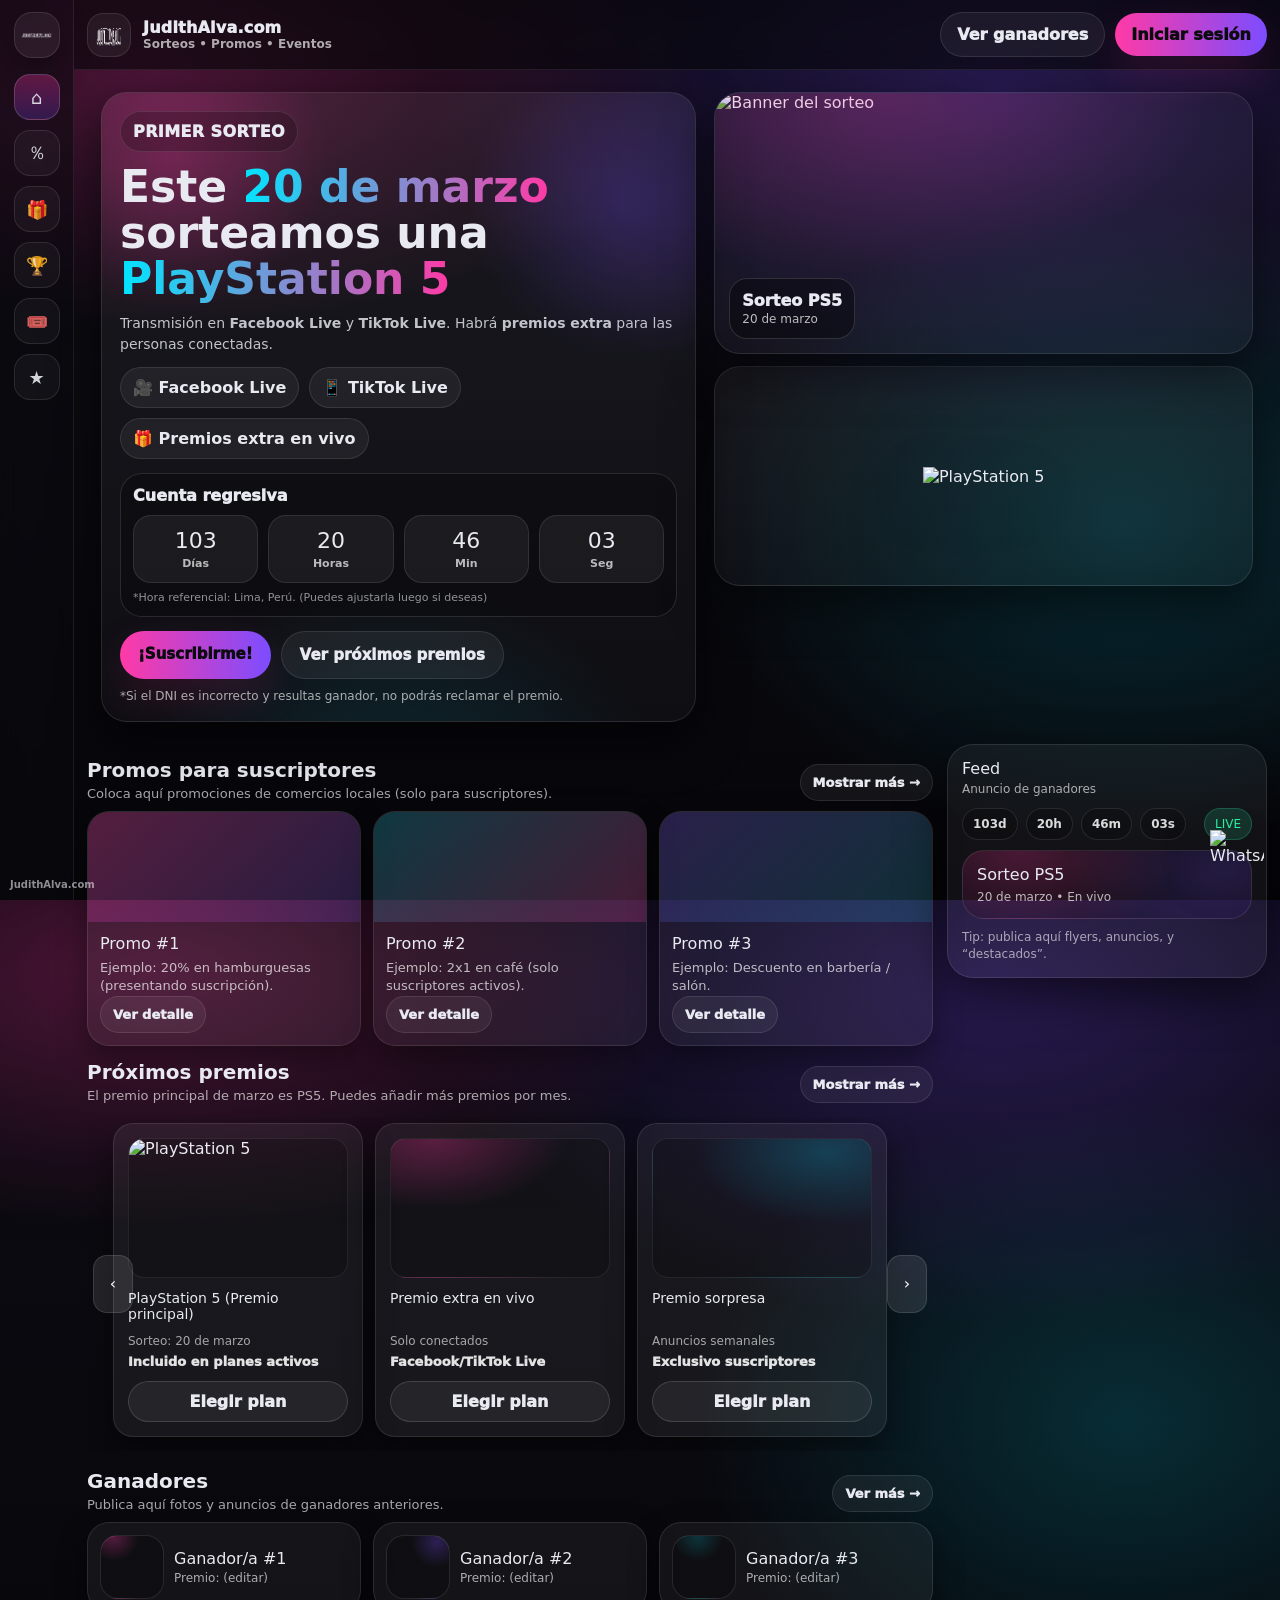
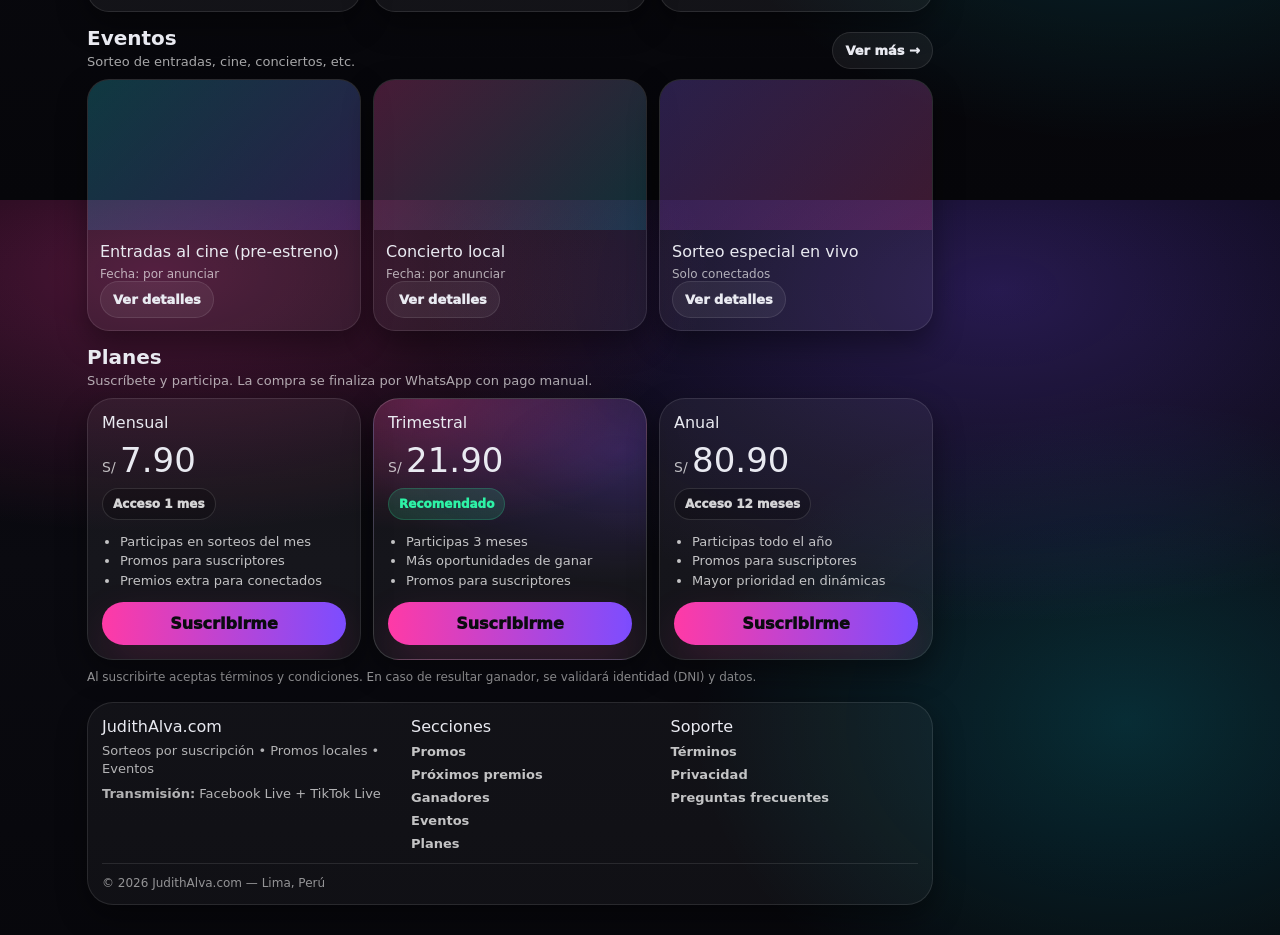
==== commit 2318c9e8: "Replace banner image from JPG to PNG format" ====
--- a/index.html
+++ b/index.html
@@ -119,7 +119,7 @@
 
         <div class="hero-right">
           <div class="hero-banner">
-            <img src="assets/img/banner1.jpg" alt="Banner del sorteo" />
+            <img src="assets/img/banner1.png" alt="Banner del sorteo" />
             <div class="hero-overlay">
               <div class="hero-overlay-card">
                 <div class="hero-overlay-title">Sorteo PS5</div>
--- a/assets/css/styles.css
+++ b/assets/css/styles.css
@@ -0,0 +1,787 @@
+:root{
+  --bg:#07070b;
+  --panel:#0c0d12;
+  --panel2:#0f1119;
+  --stroke: rgba(255,255,255,.10);
+  --stroke2: rgba(255,255,255,.14);
+
+  --text:#e9eaf1;
+  --muted:#a6adbb;
+
+  --brand1:#ff3aa6;
+  --brand2:#7c4dff;
+  --brand3:#00e5ff;
+
+  --ok:#2ef2a6;
+  --warn:#ffd166;
+  --bad:#ff5a7a;
+
+  --shadow: 0 18px 48px rgba(0,0,0,.55);
+  --shadow2: 0 12px 30px rgba(0,0,0,.40);
+
+  --r12:12px;
+  --r16:16px;
+  --r20:20px;
+  --r26:26px;
+
+  --max: 1180px;
+}
+
+*{box-sizing:border-box}
+html,body{height:100%}
+body{
+  margin:0;
+  font-family: ui-sans-serif, system-ui, -apple-system, Segoe UI, Roboto, Arial;
+  background:
+    radial-gradient(900px 420px at 12% 8%, rgba(255,58,166,.28), transparent 62%),
+    radial-gradient(900px 520px at 78% 10%, rgba(124,77,255,.28), transparent 64%),
+    radial-gradient(700px 520px at 88% 58%, rgba(0,229,255,.16), transparent 62%),
+    linear-gradient(180deg, #05050a, #0a0a10 40%, #06060a);
+  color:var(--text);
+}
+
+a{color:inherit;text-decoration:none}
+img{max-width:100%;display:block}
+button,input{font:inherit}
+.container{max-width:var(--max); margin:0 auto; padding:0 14px;}
+
+.btn{
+  border:none;
+  cursor:pointer;
+  border-radius:999px;
+  padding:12px 16px;
+  font-weight:950;
+  color:#0b0b10;
+  background: linear-gradient(90deg, var(--brand1), var(--brand2));
+  box-shadow: 0 18px 44px rgba(255,58,166,.14);
+  transition: transform .18s ease, filter .18s ease, box-shadow .18s ease;
+}
+.btn:hover{transform: scale(1.03); filter: brightness(1.05);}
+.btn:active{transform: scale(.98);}
+.btn.ghost{
+  background: rgba(255,255,255,.06);
+  color: var(--text);
+  border:1px solid var(--stroke);
+  box-shadow:none;
+}
+.btn.xl{padding:14px 18px; font-size:15px;}
+.btn.sm{padding:10px 12px; font-size:13px;}
+
+.accent{background: linear-gradient(90deg, var(--brand3), var(--brand1)); -webkit-background-clip:text; background-clip:text; color:transparent;}
+.pill{
+  padding:10px 12px;
+  border-radius:999px;
+  border:1px solid var(--stroke);
+  background: rgba(255,255,255,.06);
+  font-weight:800;
+  color: var(--text);
+  white-space:nowrap;
+}
+
+/* Sidebar */
+.side{
+  position:fixed;
+  left:0; top:0; bottom:0;
+  width:74px;
+  background: rgba(10,10,15,.55);
+  backdrop-filter: blur(10px);
+  border-right:1px solid rgba(255,255,255,.08);
+  display:flex;
+  flex-direction:column;
+  justify-content:space-between;
+  z-index:30;
+}
+.side-top{padding:12px 10px; display:flex; flex-direction:column; gap:10px; align-items:center;}
+.brand-mini{
+  width:46px; height:46px;
+  border-radius:18px;
+  border:1px solid rgba(255,255,255,.10);
+  background: rgba(255,255,255,.06);
+  display:grid; place-items:center;
+  box-shadow: var(--shadow2);
+  overflow:hidden;
+}
+.brand-mini img{width:70%; height:auto; opacity:.95}
+.side-icons{display:flex; flex-direction:column; gap:10px; margin-top:6px;}
+.ico{
+  width:46px;height:46px;border-radius:16px;
+  border:1px solid rgba(255,255,255,.10);
+  background: rgba(255,255,255,.04);
+  display:grid; place-items:center;
+  color: rgba(233,234,241,.9);
+  transition: transform .18s ease, background .18s ease, border-color .18s ease;
+}
+.ico span{font-size:18px}
+.ico:hover{transform: scale(1.05); background: rgba(255,255,255,.08);}
+.ico.active{
+  background: linear-gradient(180deg, rgba(255,58,166,.30), rgba(124,77,255,.22));
+  border-color: rgba(255,255,255,.16);
+}
+.side-bottom{padding:10px; text-align:center;}
+.side-hint{font-size:10px; color: rgba(255,255,255,.55); font-weight:800;}
+
+/* Topbar */
+.topbar{
+  position:sticky; top:0;
+  z-index:25;
+  margin-left:74px;
+  background: rgba(7,7,11,.62);
+  border-bottom:1px solid rgba(255,255,255,.08);
+  backdrop-filter: blur(10px);
+}
+.topbar-inner{
+  padding:12px 0;
+  display:flex;
+  align-items:center;
+  justify-content:space-between;
+  gap:12px;
+}
+.brand{display:flex; align-items:center; gap:12px;}
+.brand-logo{
+  width:44px; height:44px;
+  border-radius:16px;
+  border:1px solid rgba(255,255,255,.10);
+  background: rgba(255,255,255,.06);
+  padding:8px;
+}
+.brand-title{font-weight:1000; letter-spacing:.2px;}
+.brand-sub{color: rgba(255,255,255,.66); font-size:12px; font-weight:750;}
+.topbar-actions{display:flex; gap:10px; align-items:center;}
+
+/* Main */
+.main{margin-left:74px;}
+.hero{padding:22px 0 10px;}
+.hero-grid{
+  display:grid;
+  grid-template-columns: 1.05fr .95fr;
+  gap:18px;
+  align-items:start;
+}
+.hero-left{
+  border:1px solid rgba(255,255,255,.10);
+  background: linear-gradient(180deg, rgba(255,255,255,.06), rgba(255,255,255,.03));
+  border-radius: 26px;
+  padding:18px;
+  box-shadow: var(--shadow);
+  overflow:hidden;
+  position:relative;
+}
+.hero-left::after{
+  content:"";
+  position:absolute; inset:-2px;
+  background:
+    radial-gradient(260px 260px at 12% 10%, rgba(255,58,166,.26), transparent 60%),
+    radial-gradient(260px 260px at 88% 18%, rgba(124,77,255,.22), transparent 60%),
+    radial-gradient(420px 320px at 50% 110%, rgba(0,229,255,.12), transparent 62%);
+  pointer-events:none;
+}
+.hero-kicker{
+  display:inline-flex;
+  align-items:center;
+  gap:10px;
+  padding:10px 12px;
+  border-radius:999px;
+  border:1px solid rgba(255,255,255,.10);
+  background: rgba(0,0,0,.22);
+  font-weight:1000;
+  letter-spacing:.4px;
+  width: fit-content;
+  position:relative;
+  z-index:1;
+}
+.hero-title{
+  margin:12px 0 0;
+  font-size: clamp(28px, 3.6vw, 44px);
+  line-height:1.04;
+  font-weight:1100;
+  position:relative;
+  z-index:1;
+}
+.hero-desc{
+  margin:12px 0 0;
+  color: rgba(233,234,241,.82);
+  font-size:14px;
+  line-height:1.5;
+  position:relative;
+  z-index:1;
+}
+.hero-badges{
+  display:flex; flex-wrap:wrap;
+  gap:10px;
+  margin-top:12px;
+  position:relative;
+  z-index:1;
+}
+.hero-cta{display:flex; gap:10px; flex-wrap:wrap; margin-top:14px; position:relative; z-index:1;}
+.hero-mini{margin-top:10px; font-size:12px; color: rgba(255,255,255,.65); position:relative; z-index:1;}
+
+.hero-right{
+  display:grid;
+  gap:12px;
+}
+.hero-banner{
+  border-radius: 26px;
+  overflow:hidden;
+  border:1px solid rgba(255,255,255,.10);
+  background: rgba(255,255,255,.04);
+  box-shadow: var(--shadow);
+  position:relative;
+  min-height: 260px;
+}
+.hero-banner img{width:100%; height:100%; object-fit:cover; min-height:260px;}
+.hero-overlay{
+  position:absolute; inset:0;
+  background: radial-gradient(520px 280px at 30% 0%, rgba(255,58,166,.22), transparent 65%);
+  pointer-events:none;
+}
+.hero-overlay-card{
+  position:absolute;
+  left:14px; bottom:14px;
+  padding:12px 12px;
+  border-radius:18px;
+  border:1px solid rgba(255,255,255,.14);
+  background: rgba(0,0,0,.35);
+  backdrop-filter: blur(10px);
+}
+.hero-overlay-title{font-weight:1000;}
+.hero-overlay-sub{font-size:12px; color: rgba(255,255,255,.72); margin-top:2px;}
+
+.hero-prize{
+  border-radius: 26px;
+  border:1px solid rgba(255,255,255,.10);
+  background: linear-gradient(180deg, rgba(255,255,255,.06), rgba(255,255,255,.03));
+  box-shadow: var(--shadow);
+  padding:16px;
+  display:grid;
+  place-items:center;
+  min-height: 220px;
+}
+.hero-prize img{max-height: 200px; width:auto; filter: drop-shadow(0 18px 28px rgba(0,0,0,.45));}
+
+/* Countdown */
+.countdown-card{
+  margin-top:14px;
+  border-radius: 22px;
+  border:1px solid rgba(255,255,255,.12);
+  background: rgba(0,0,0,.22);
+  padding:12px;
+  position:relative;
+  z-index:1;
+}
+.countdown-title{font-weight:1000; margin-bottom:10px;}
+.countdown{
+  display:grid;
+  grid-template-columns: repeat(4, 1fr);
+  gap:10px;
+}
+.cd{
+  border-radius: 18px;
+  border:1px solid rgba(255,255,255,.10);
+  background: rgba(255,255,255,.06);
+  padding:12px 10px;
+  text-align:center;
+}
+.cd .num{font-weight:1100; font-size:22px;}
+.cd .lbl{font-size:11px; color: rgba(255,255,255,.70); margin-top:4px; font-weight:800;}
+.countdown-note{margin-top:8px; font-size:11px; color: rgba(255,255,255,.55);}
+
+/* Layout: content + feed */
+.layout{
+  display:grid;
+  grid-template-columns: 1fr 320px;
+  gap:14px;
+  align-items:start;
+  padding: 12px 0 30px;
+}
+.content{min-width:0;}
+.feed{
+  position:sticky;
+  top:86px;
+}
+.feed-card{
+  border-radius: 26px;
+  border:1px solid rgba(255,255,255,.10);
+  background: rgba(255,255,255,.05);
+  padding:14px;
+  box-shadow: var(--shadow);
+}
+.feed-title{font-weight:1100; font-size:16px;}
+.feed-sub{color: rgba(255,255,255,.65); font-size:12px; margin-top:4px;}
+.timer-row{display:flex; gap:8px; align-items:center; margin:12px 0 10px;}
+.t-chip{
+  padding:8px 10px;
+  border-radius:999px;
+  border:1px solid rgba(255,255,255,.10);
+  background: rgba(0,0,0,.22);
+  font-weight:900;
+  color: rgba(255,255,255,.85);
+  font-size:12px;
+}
+.t-live{
+  margin-left:auto;
+  padding:8px 10px;
+  border-radius:999px;
+  background: rgba(46,242,166,.14);
+  border:1px solid rgba(46,242,166,.22);
+  color: var(--ok);
+  font-weight:1100;
+  font-size:12px;
+}
+.feed-banner{
+  border-radius: 22px;
+  border:1px solid rgba(255,255,255,.10);
+  padding:14px;
+  background:
+    radial-gradient(260px 160px at 20% 0%, rgba(255,58,166,.25), transparent 60%),
+    radial-gradient(260px 160px at 90% 30%, rgba(124,77,255,.22), transparent 60%),
+    rgba(0,0,0,.22);
+}
+.feed-banner-title{font-weight:1100;}
+.feed-banner-sub{margin-top:6px; color: rgba(255,255,255,.70); font-size:12px;}
+.feed-mini{margin-top:10px; color: rgba(255,255,255,.60); font-size:12px; line-height:1.4;}
+
+/* Sections */
+.section{margin-top: 14px;}
+.section-head{
+  display:flex;
+  align-items:flex-end;
+  justify-content:space-between;
+  gap:10px;
+  margin: 8px 0 10px;
+}
+.section-head h2{margin:0; font-size:20px; font-weight:1100;}
+.section-head p{margin:4px 0 0; color: rgba(255,255,255,.65); font-size:13px; max-width:70ch;}
+
+/* Cards */
+.cards-grid{
+  display:grid;
+  grid-template-columns: repeat(3, 1fr);
+  gap:12px;
+}
+.card{
+  border-radius: 22px;
+  border:1px solid rgba(255,255,255,.10);
+  background: rgba(255,255,255,.05);
+  box-shadow: var(--shadow2);
+  overflow:hidden;
+}
+.card-media{height:110px;}
+.media-grad{
+  background: linear-gradient(135deg, rgba(255,58,166,.28), rgba(124,77,255,.18));
+}
+.media-grad2{
+  background: linear-gradient(135deg, rgba(0,229,255,.18), rgba(255,58,166,.22));
+}
+.media-grad3{
+  background: linear-gradient(135deg, rgba(124,77,255,.22), rgba(0,229,255,.14));
+}
+.card-body{padding:12px;}
+.card-title{font-weight:1100;}
+.card-text{margin-top:6px; color: rgba(255,255,255,.70); font-size:13px; line-height:1.4;}
+
+/* Carousel */
+.carousel-wrap{position:relative; padding: 4px 0;}
+.carousel{
+  display:flex;
+  gap:12px;
+  overflow:auto;
+  scroll-snap-type:x mandatory;
+  padding: 6px 46px 14px;
+  scrollbar-width:none;
+}
+.carousel::-webkit-scrollbar{display:none}
+.car-btn{
+  position:absolute;
+  top:50%;
+  transform: translateY(-50%);
+  width:40px;height:58px;
+  border:none;
+  border-radius: 14px;
+  background: rgba(255,255,255,.10);
+  color:#fff;
+  font-weight:1100;
+  cursor:pointer;
+  display:grid;
+  place-items:center;
+  border:1px solid rgba(255,255,255,.12);
+}
+.car-btn.left{left:6px}
+.car-btn.right{right:6px}
+.p-card{
+  flex: 0 0 auto;
+  width: 250px;
+  border-radius: 20px;
+  background: rgba(255,255,255,.06);
+  border:1px solid rgba(255,255,255,.10);
+  box-shadow: var(--shadow2);
+  overflow:hidden;
+  scroll-snap-align:start;
+  display:flex;
+  flex-direction:column;
+  padding: 14px;
+}
+.p-imgbox{
+  height: 140px;
+  border-radius: 16px;
+  background: rgba(0,0,0,.22);
+  border:1px solid rgba(255,255,255,.08);
+  display:grid;
+  place-items:center;
+  overflow:hidden;
+}
+.p-imgbox img{width:100%; height:100%; object-fit:contain;}
+.p-imgbox.placeholder{background: radial-gradient(220px 120px at 20% 0%, rgba(255,58,166,.28), transparent 60%), rgba(0,0,0,.22);}
+.p-imgbox.placeholder2{background: radial-gradient(220px 120px at 80% 10%, rgba(0,229,255,.20), transparent 60%), rgba(0,0,0,.22);}
+.p-name{margin:12px 0 0; font-weight:1100; font-size:14px; line-height:1.2; min-height: 34px;}
+.p-meta{margin-top: 10px; color: rgba(255,255,255,.62); font-size:12px;}
+.p-price{margin-top: 6px; font-weight:1000; font-size:13px; color: rgba(255,255,255,.88);}
+.p-add{
+  margin-top: 12px;
+  border-radius: 999px;
+  padding: 10px 12px;
+  background: rgba(255,255,255,.06);
+  border: 1px solid rgba(255,255,255,.14);
+  color: var(--text);
+  font-weight: 1000;
+  cursor:pointer;
+  transition: transform .18s ease;
+}
+.p-add:hover{transform: scale(1.03);}
+
+/* Winners */
+.winners-grid{
+  display:grid;
+  grid-template-columns: repeat(3, 1fr);
+  gap:12px;
+}
+.winner{
+  border-radius: 22px;
+  border:1px solid rgba(255,255,255,.10);
+  background: rgba(255,255,255,.05);
+  padding:12px;
+  display:flex;
+  gap:10px;
+  align-items:center;
+  box-shadow: var(--shadow2);
+}
+.winner-photo{
+  width:64px;height:64px;border-radius:18px;
+  background: radial-gradient(40px 40px at 20% 0%, rgba(255,58,166,.30), transparent 62%), rgba(0,0,0,.22);
+  border:1px solid rgba(255,255,255,.10);
+}
+.winner-photo.alt{
+  background: radial-gradient(40px 40px at 80% 10%, rgba(124,77,255,.28), transparent 62%), rgba(0,0,0,.22);
+}
+.winner-photo.alt2{
+  background: radial-gradient(40px 40px at 40% 0%, rgba(0,229,255,.18), transparent 62%), rgba(0,0,0,.22);
+}
+.winner-name{font-weight:1100;}
+.winner-desc{color: rgba(255,255,255,.65); font-size:12px; margin-top:3px;}
+
+/* Events */
+.events-grid{
+  display:grid;
+  grid-template-columns: repeat(3, 1fr);
+  gap:12px;
+}
+.event-card{
+  border-radius: 22px;
+  border:1px solid rgba(255,255,255,.10);
+  background: rgba(255,255,255,.05);
+  box-shadow: var(--shadow2);
+  overflow:hidden;
+}
+.event-media{height:150px;}
+.poster1{background: linear-gradient(135deg, rgba(0,229,255,.18), rgba(124,77,255,.22));}
+.poster2{background: linear-gradient(135deg, rgba(255,58,166,.22), rgba(0,229,255,.14));}
+.poster3{background: linear-gradient(135deg, rgba(124,77,255,.22), rgba(255,58,166,.18));}
+.event-body{padding:12px;}
+.event-title{font-weight:1100;}
+.event-sub{margin-top:6px; color: rgba(255,255,255,.65); font-size:12px;}
+
+/* Plans */
+.plans-grid{
+  display:grid;
+  grid-template-columns: repeat(3, 1fr);
+  gap:12px;
+}
+.plan-card{
+  border-radius: 26px;
+  border:1px solid rgba(255,255,255,.10);
+  background: rgba(255,255,255,.05);
+  box-shadow: var(--shadow2);
+  padding:14px;
+  position:relative;
+  overflow:hidden;
+}
+.plan-card.featured{
+  background:
+    radial-gradient(420px 220px at 20% 0%, rgba(255,58,166,.24), transparent 60%),
+    radial-gradient(420px 220px at 90% 20%, rgba(124,77,255,.22), transparent 60%),
+    rgba(255,255,255,.05);
+  border-color: rgba(255,255,255,.16);
+}
+.plan-top{display:flex; flex-direction:column; gap:8px;}
+.plan-title{font-weight:1100; font-size:16px;}
+.plan-price{font-weight:1100; font-size:14px; color: rgba(255,255,255,.72);}
+.plan-price span{font-size:34px; color: var(--text);}
+.plan-chip{
+  width: fit-content;
+  padding:8px 10px;
+  border-radius:999px;
+  border:1px solid rgba(255,255,255,.12);
+  background: rgba(0,0,0,.22);
+  font-weight:1000;
+  color: rgba(255,255,255,.82);
+  font-size:12px;
+}
+.plan-chip.hot{
+  background: rgba(46,242,166,.14);
+  border-color: rgba(46,242,166,.20);
+  color: var(--ok);
+}
+.plan-list{margin:12px 0 0; padding-left:18px; color: rgba(255,255,255,.74); font-size:13px; line-height:1.5;}
+.plan-btn{margin-top:12px; width:100%;}
+.legal-note{margin-top:10px; font-size:12px; color: rgba(255,255,255,.60);}
+
+/* Footer */
+.footer{
+  margin-top: 18px;
+  border-radius: 26px;
+  border:1px solid rgba(255,255,255,.10);
+  background: rgba(255,255,255,.04);
+  box-shadow: var(--shadow2);
+  padding:14px;
+}
+.footer-grid{
+  display:grid;
+  grid-template-columns: 1.2fr 1fr 1fr;
+  gap:12px;
+}
+.f-title{font-weight:1100;}
+.f-text{color: rgba(255,255,255,.68); font-size:13px; line-height:1.4; margin:6px 0 0;}
+.f-links{display:flex; flex-direction:column; gap:8px; margin-top:8px;}
+.f-links a{color: rgba(255,255,255,.75); font-weight:900; font-size:13px;}
+.f-links a:hover{color:#fff; text-decoration:underline;}
+.footer-bottom{
+  margin-top:12px;
+  padding-top:12px;
+  border-top:1px solid rgba(255,255,255,.10);
+  color: rgba(255,255,255,.55);
+  font-size:12px;
+}
+
+/* Modals */
+.modal{
+  display:none;
+  position:fixed; inset:0;
+  background: rgba(0,0,0,.60);
+  z-index:200;
+  padding:18px;
+  align-items:center;
+  justify-content:center;
+}
+.modal.show{display:flex;}
+.sheet{
+  width:100%;
+  max-width: 520px;
+  border-radius: 26px;
+  overflow:hidden;
+  border:1px solid rgba(255,255,255,.12);
+  background: rgba(10,10,15,.90);
+  backdrop-filter: blur(12px);
+  box-shadow: 0 30px 90px rgba(0,0,0,.65);
+}
+.sheet.xl{max-width: 720px;}
+.sheet-head{
+  padding:14px;
+  display:flex;
+  justify-content:space-between;
+  align-items:flex-start;
+  gap:10px;
+  border-bottom:1px solid rgba(255,255,255,.10);
+  background: linear-gradient(90deg, rgba(255,58,166,.16), rgba(124,77,255,.12));
+}
+.sheet-title{font-weight:1100; font-size:16px;}
+.sheet-sub{color: rgba(255,255,255,.70); font-size:12px; margin-top:4px;}
+.xbtn{
+  border:none;
+  border-radius: 14px;
+  padding:10px 12px;
+  cursor:pointer;
+  font-weight:1100;
+  background: rgba(255,255,255,.08);
+  border:1px solid rgba(255,255,255,.12);
+  color:#fff;
+}
+.sheet-body{padding:14px; display:flex; flex-direction:column; gap:10px;}
+.field{display:flex; flex-direction:column; gap:6px;}
+.field span{font-size:12px; color: rgba(255,255,255,.75); font-weight:900;}
+.field input{
+  padding:12px 12px;
+  border-radius: 16px;
+  border:1px solid rgba(255,255,255,.12);
+  background: rgba(255,255,255,.06);
+  color:#fff;
+  outline:none;
+}
+.field input:focus{border-color: rgba(0,229,255,.30);}
+.two-col{display:grid; grid-template-columns: 1fr 1fr; gap:10px;}
+.verify-box{
+  border-radius: 18px;
+  border:1px solid rgba(255,255,255,.10);
+  background: rgba(255,255,255,.05);
+  padding:12px;
+  display:flex;
+  align-items:center;
+  justify-content:space-between;
+  gap:10px;
+}
+.verify-title{font-weight:1100;}
+.verify-sub{margin-top:4px; font-size:12px; color: rgba(255,255,255,.65);}
+.status{
+  display:none;
+  border-radius: 18px;
+  border:1px solid rgba(255,255,255,.10);
+  background: rgba(0,0,0,.22);
+  padding:12px;
+  font-weight:900;
+  color: rgba(255,255,255,.85);
+}
+.status.show{display:block;}
+.status.ok{border-color: rgba(46,242,166,.24); color: var(--ok);}
+.status.bad{border-color: rgba(255,90,122,.24); color: var(--bad);}
+.status.warn{border-color: rgba(255,209,102,.24); color: var(--warn);}
+
+.sheet-actions{display:flex; gap:10px; justify-content:flex-end; flex-wrap:wrap; margin-top:6px;}
+.fineprint{font-size:11px; color: rgba(255,255,255,.55); line-height:1.4;}
+
+/* WhatsApp float with waves */
+.wa-float{
+  position: fixed;
+  right: 16px;
+  bottom: 16px;
+  width: 54px;
+  height: 54px;
+  border-radius: 999px;
+  display: grid;
+  place-items: center;
+  background: transparent;
+  z-index: 220;
+  overflow: visible;
+}
+.wa-float .wa-icon{
+  width:54px;height:54px; object-fit:contain;
+  position:relative;
+  z-index:2;
+  filter: drop-shadow(0 18px 26px rgba(0,0,0,.45));
+}
+.wa-float::before,
+.wa-float::after{
+  content:"";
+  position:absolute;
+  left:50%; top:50%;
+  transform: translate(-50%,-50%) scale(.75);
+  width: 78px; height: 78px;
+  border-radius:999px;
+  border: 3px solid rgba(255,58,166,.45);
+  opacity:0;
+  pointer-events:none;
+  z-index:1;
+  animation: waRipple 1.7s ease-out infinite;
+}
+.wa-float::after{
+  width: 96px; height: 96px;
+  border-color: rgba(0,229,255,.25);
+  animation-delay: .55s;
+}
+@keyframes waRipple{
+  0%{opacity:0; transform: translate(-50%,-50%) scale(.70);}
+  15%{opacity:1;}
+  100%{opacity:0; transform: translate(-50%,-50%) scale(1.25);}
+}
+@media (prefers-reduced-motion: reduce){
+  .wa-float::before,.wa-float::after{animation:none; opacity:0;}
+}
+
+/* FX: fly dot + explosion */
+.fly-dot{
+  position:fixed;
+  width:12px;height:12px;
+  border-radius:999px;
+  background: linear-gradient(90deg, var(--brand3), var(--brand1));
+  z-index:9999;
+  pointer-events:none;
+  box-shadow: 0 12px 22px rgba(0,229,255,.12);
+  transform: translate(-50%, -50%);
+}
+.explosion{
+  position: fixed;
+  pointer-events: none;
+  width: 12px;
+  height: 12px;
+  transform: translate(-50%, -50%);
+  z-index: 9999;
+}
+.particle{
+  position:absolute;
+  width:10px;height:10px;
+  border-radius:50%;
+  opacity:0;
+  filter: drop-shadow(0 10px 18px rgba(255,58,166,.16));
+  animation: particle-move 1.05s cubic-bezier(.15,.9,.2,1) forwards;
+}
+@keyframes particle-move{
+  from{opacity:1; transform: translate(0,0) scale(1);}
+  to{opacity:0; transform: translate(var(--dx), var(--dy)) scale(0.25);}
+}
+
+/* Mobile nav */
+.mobile-nav{
+  display:none;
+}
+.mobile-nav a{
+  flex:1;
+  display:flex;
+  flex-direction:column;
+  align-items:center;
+  justify-content:center;
+  gap:6px;
+  padding:8px 2px;
+  color: rgba(255,255,255,.78);
+  font-weight:1000;
+}
+.mobile-nav a.active{color: var(--brand3);}
+.m-ico{font-size:18px;}
+.m-lbl{font-size:11px;}
+
+@media (max-width: 980px){
+  .layout{grid-template-columns: 1fr;}
+  .feed{display:none;}
+}
+@media (max-width: 780px){
+  .hero-grid{grid-template-columns: 1fr; }
+  .cards-grid,.winners-grid,.events-grid,.plans-grid{grid-template-columns: 1fr;}
+  .two-col{grid-template-columns: 1fr;}
+}
+@media (max-width: 560px){
+  .side{display:none;}
+  .topbar{margin-left:0;}
+  .main{margin-left:0;}
+  .mobile-nav{
+    display:flex;
+    position:fixed;
+    left:0; right:0; bottom:0;
+    z-index:210;
+    background: rgba(7,7,11,.82);
+    backdrop-filter: blur(10px);
+    border-top:1px solid rgba(255,255,255,.10);
+    padding:10px 0 8px;
+    box-shadow: 0 -10px 40px rgba(0,0,0,.55);
+  }
+  .wa-float{
+    bottom: calc(16px + 68px + env(safe-area-inset-bottom));
+  }
+  .carousel{padding: 6px 10px 18px;}
+  .car-btn{display:none;}
+}
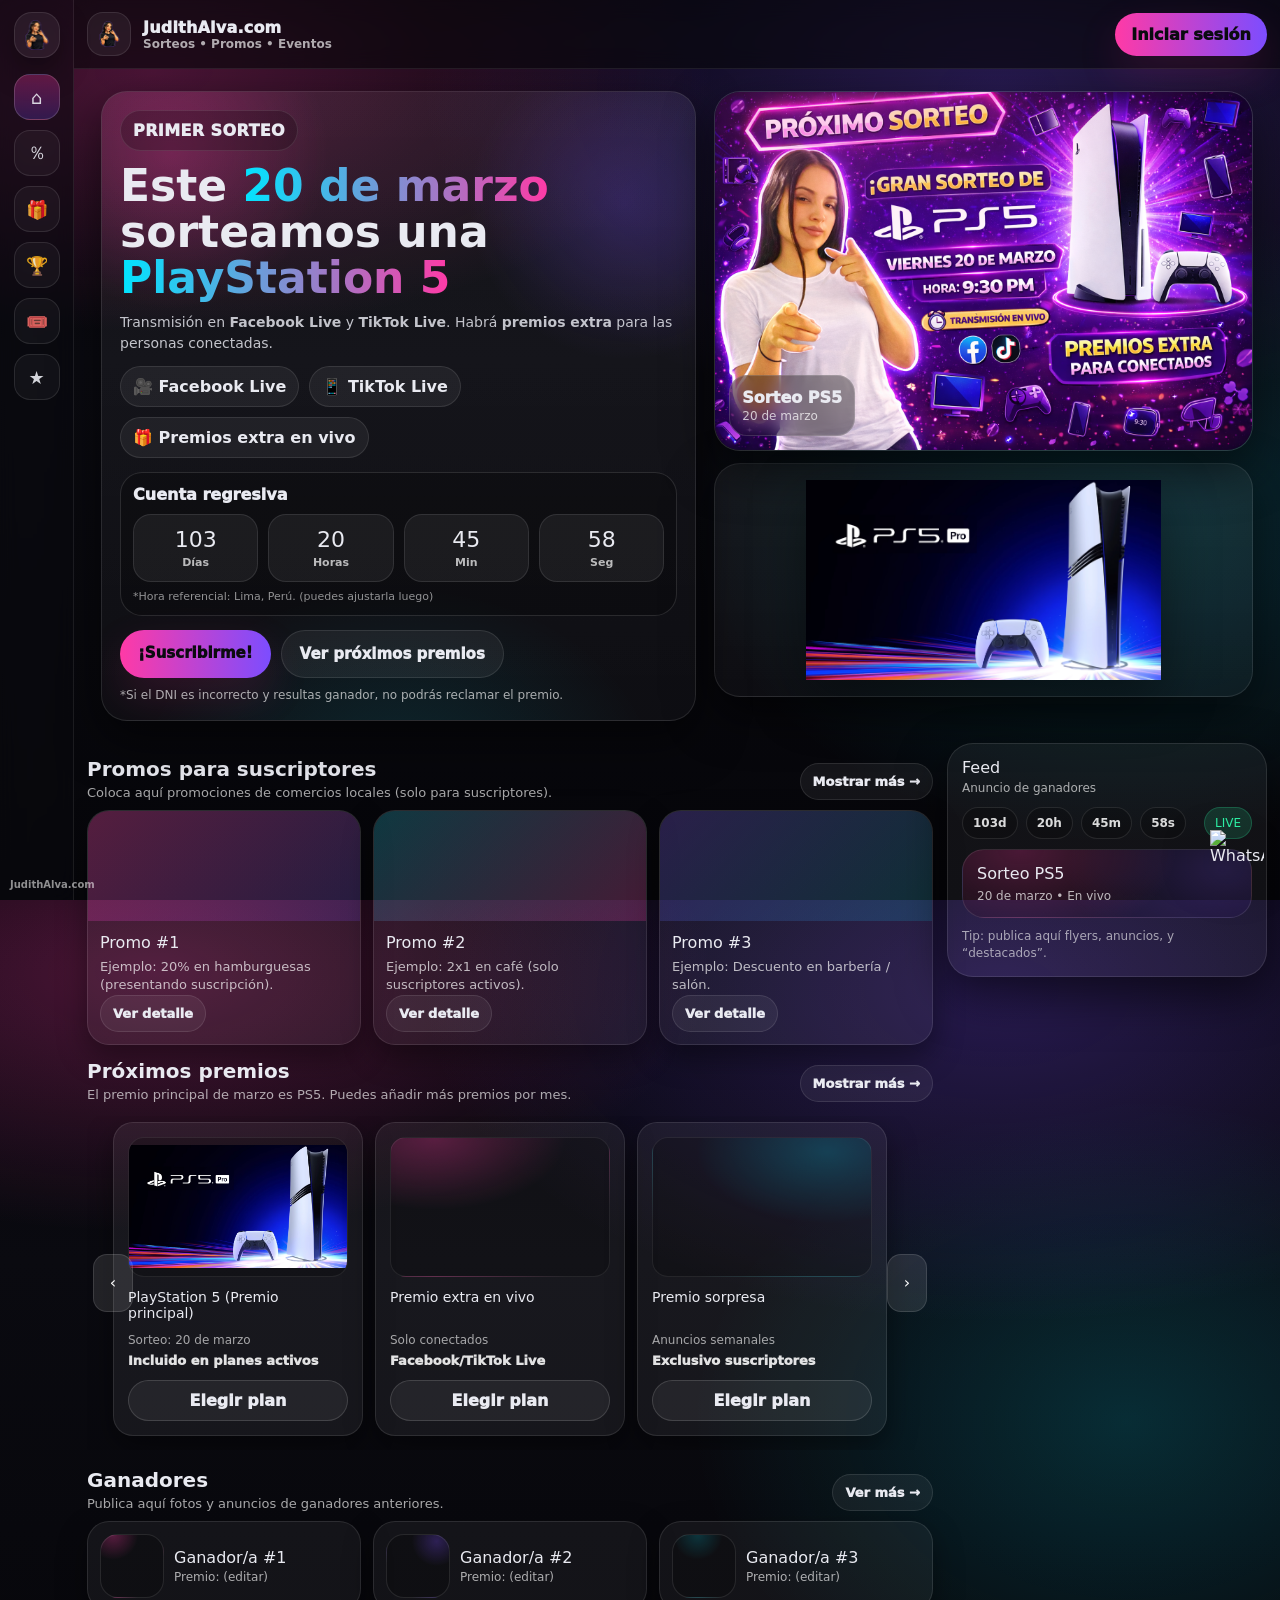
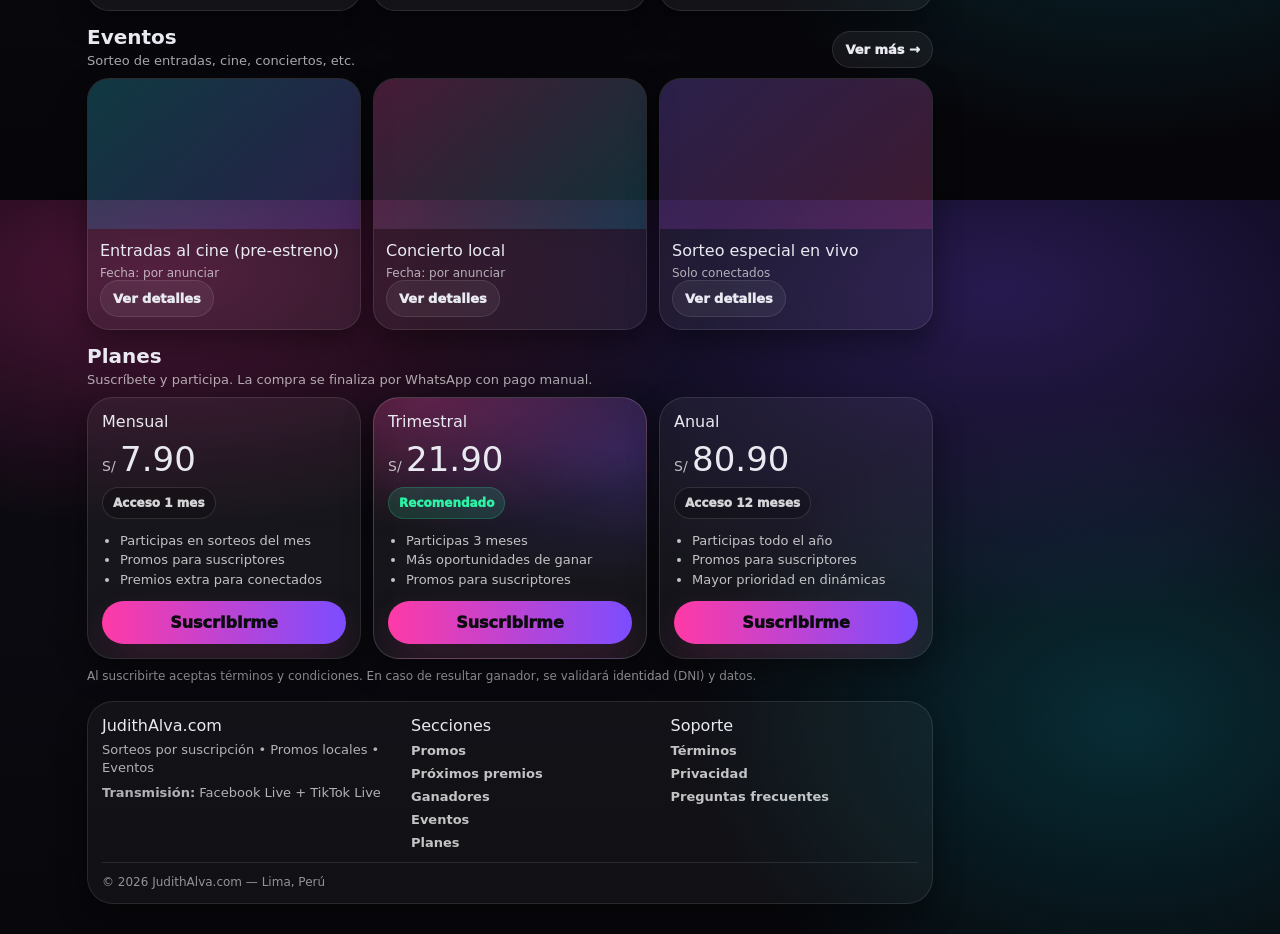
==== commit 4f2de8f7: "Refactor HTML structure and update button types" ====
--- a/index.html
+++ b/index.html
@@ -5,7 +5,6 @@
   <meta name="viewport" content="width=device-width,initial-scale=1" />
   <title>JudithAlva.com — Sorteos & Suscripciones</title>
   <meta name="description" content="Sorteos por suscripción — Promos, Premios, Ganadores, Eventos y Planes. Primer sorteo: PlayStation 5 (20 de marzo)." />
-  <link rel="preconnect" href="https://fonts.googleapis.com">
   <link rel="stylesheet" href="assets/css/styles.css" />
 </head>
 
@@ -17,24 +16,12 @@
         <img src="assets/img/logo.png" alt="JudithAlva.com" />
       </div>
       <div class="side-icons">
-        <a class="ico active" href="#inicio" aria-label="Inicio">
-          <span>⌂</span>
-        </a>
-        <a class="ico" href="#promos" aria-label="Promos">
-          <span>％</span>
-        </a>
-        <a class="ico" href="#premios" aria-label="Próximos premios">
-          <span>🎁</span>
-        </a>
-        <a class="ico" href="#ganadores" aria-label="Ganadores">
-          <span>🏆</span>
-        </a>
-        <a class="ico" href="#eventos" aria-label="Eventos">
-          <span>🎟️</span>
-        </a>
-        <a class="ico" href="#planes" aria-label="Planes">
-          <span>★</span>
-        </a>
+        <a class="ico active" href="#inicio" aria-label="Inicio"><span>⌂</span></a>
+        <a class="ico" href="#promos" aria-label="Promos"><span>％</span></a>
+        <a class="ico" href="#premios" aria-label="Próximos premios"><span>🎁</span></a>
+        <a class="ico" href="#ganadores" aria-label="Ganadores"><span>🏆</span></a>
+        <a class="ico" href="#eventos" aria-label="Eventos"><span>🎟️</span></a>
+        <a class="ico" href="#planes" aria-label="Planes"><span>★</span></a>
       </div>
     </div>
 
@@ -55,8 +42,8 @@
       </div>
 
       <div class="topbar-actions">
-        <a class="btn ghost" href="#ganadores">Ver ganadores</a>
-        <button class="btn" id="openAuth">Iniciar sesión</button>
+        <!-- Quitado: Ver ganadores -->
+        <button class="btn" id="openAuth" type="button">Iniciar sesión</button>
       </div>
     </div>
   </header>
@@ -103,7 +90,7 @@
               </div>
             </div>
             <div class="countdown-note">
-              *Hora referencial: Lima, Perú. (Puedes ajustarla luego si deseas)
+              *Hora referencial: Lima, Perú. (puedes ajustarla luego)
             </div>
           </div>
 
@@ -146,7 +133,7 @@
               <h2>Promos para suscriptores</h2>
               <p>Coloca aquí promociones de comercios locales (solo para suscriptores).</p>
             </div>
-            <button class="btn ghost sm">Mostrar más →</button>
+            <button class="btn ghost sm" type="button">Mostrar más →</button>
           </div>
 
           <div class="cards-grid">
@@ -155,7 +142,7 @@
               <div class="card-body">
                 <div class="card-title">Promo #1</div>
                 <div class="card-text">Ejemplo: 20% en hamburguesas (presentando suscripción).</div>
-                <button class="btn sm ghost">Ver detalle</button>
+                <button class="btn sm ghost" type="button">Ver detalle</button>
               </div>
             </article>
 
@@ -164,7 +151,7 @@
               <div class="card-body">
                 <div class="card-title">Promo #2</div>
                 <div class="card-text">Ejemplo: 2x1 en café (solo suscriptores activos).</div>
-                <button class="btn sm ghost">Ver detalle</button>
+                <button class="btn sm ghost" type="button">Ver detalle</button>
               </div>
             </article>
 
@@ -173,7 +160,7 @@
               <div class="card-body">
                 <div class="card-title">Promo #3</div>
                 <div class="card-text">Ejemplo: Descuento en barbería / salón.</div>
-                <button class="btn sm ghost">Ver detalle</button>
+                <button class="btn sm ghost" type="button">Ver detalle</button>
               </div>
             </article>
           </div>
@@ -186,11 +173,12 @@
               <h2>Próximos premios</h2>
               <p>El premio principal de marzo es PS5. Puedes añadir más premios por mes.</p>
             </div>
-            <button class="btn ghost sm">Mostrar más →</button>
+            <button class="btn ghost sm" type="button">Mostrar más →</button>
           </div>
 
           <div class="carousel-wrap">
             <button class="car-btn left" id="prizeLeft" type="button" aria-label="Izquierda">‹</button>
+
             <div class="carousel" id="prizeCarousel">
               <article class="p-card">
                 <div class="p-imgbox">
@@ -199,7 +187,7 @@
                 <p class="p-name">PlayStation 5 (Premio principal)</p>
                 <div class="p-meta">Sorteo: 20 de marzo</div>
                 <div class="p-price">Incluido en planes activos</div>
-                <button class="p-add" data-open-plan="mensual">Elegir plan</button>
+                <button class="p-add" data-open-plan="mensual" type="button">Elegir plan</button>
               </article>
 
               <article class="p-card">
@@ -207,7 +195,7 @@
                 <p class="p-name">Premio extra en vivo</p>
                 <div class="p-meta">Solo conectados</div>
                 <div class="p-price">Facebook/TikTok Live</div>
-                <button class="p-add" data-open-plan="trimestral">Elegir plan</button>
+                <button class="p-add" data-open-plan="trimestral" type="button">Elegir plan</button>
               </article>
 
               <article class="p-card">
@@ -215,9 +203,10 @@
                 <p class="p-name">Premio sorpresa</p>
                 <div class="p-meta">Anuncios semanales</div>
                 <div class="p-price">Exclusivo suscriptores</div>
-                <button class="p-add" data-open-plan="anual">Elegir plan</button>
+                <button class="p-add" data-open-plan="anual" type="button">Elegir plan</button>
               </article>
             </div>
+
             <button class="car-btn right" id="prizeRight" type="button" aria-label="Derecha">›</button>
           </div>
         </section>
@@ -229,7 +218,7 @@
               <h2>Ganadores</h2>
               <p>Publica aquí fotos y anuncios de ganadores anteriores.</p>
             </div>
-            <button class="btn ghost sm">Ver más →</button>
+            <button class="btn ghost sm" type="button">Ver más →</button>
           </div>
 
           <div class="winners-grid">
@@ -266,7 +255,7 @@
               <h2>Eventos</h2>
               <p>Sorteo de entradas, cine, conciertos, etc.</p>
             </div>
-            <button class="btn ghost sm">Ver más →</button>
+            <button class="btn ghost sm" type="button">Ver más →</button>
           </div>
 
           <div class="events-grid">
@@ -275,7 +264,7 @@
               <div class="event-body">
                 <div class="event-title">Entradas al cine (pre-estreno)</div>
                 <div class="event-sub">Fecha: por anunciar</div>
-                <button class="btn sm ghost">Ver detalles</button>
+                <button class="btn sm ghost" type="button">Ver detalles</button>
               </div>
             </article>
 
@@ -284,7 +273,7 @@
               <div class="event-body">
                 <div class="event-title">Concierto local</div>
                 <div class="event-sub">Fecha: por anunciar</div>
-                <button class="btn sm ghost">Ver detalles</button>
+                <button class="btn sm ghost" type="button">Ver detalles</button>
               </div>
             </article>
 
@@ -293,7 +282,7 @@
               <div class="event-body">
                 <div class="event-title">Sorteo especial en vivo</div>
                 <div class="event-sub">Solo conectados</div>
-                <button class="btn sm ghost">Ver detalles</button>
+                <button class="btn sm ghost" type="button">Ver detalles</button>
               </div>
             </article>
           </div>
@@ -320,7 +309,7 @@
                 <li>Promos para suscriptores</li>
                 <li>Premios extra para conectados</li>
               </ul>
-              <button class="btn plan-btn" data-subscribe="mensual">Suscribirme</button>
+              <button class="btn plan-btn" data-subscribe="mensual" type="button">Suscribirme</button>
             </article>
 
             <article class="plan-card featured" data-plan="trimestral">
@@ -334,7 +323,7 @@
                 <li>Más oportunidades de ganar</li>
                 <li>Promos para suscriptores</li>
               </ul>
-              <button class="btn plan-btn" data-subscribe="trimestral">Suscribirme</button>
+              <button class="btn plan-btn" data-subscribe="trimestral" type="button">Suscribirme</button>
             </article>
 
             <article class="plan-card" data-plan="anual">
@@ -348,7 +337,7 @@
                 <li>Promos para suscriptores</li>
                 <li>Mayor prioridad en dinámicas</li>
               </ul>
-              <button class="btn plan-btn" data-subscribe="anual">Suscribirme</button>
+              <button class="btn plan-btn" data-subscribe="anual" type="button">Suscribirme</button>
             </article>
           </div>
 
@@ -473,7 +462,7 @@
     </div>
   </div>
 
-  <!-- Modal: Suscripción + verificación -->
+  <!-- Modal: Suscripción -->
   <div class="modal" id="subModal" aria-hidden="true">
     <div class="sheet xl" role="dialog" aria-label="Suscripción">
       <div class="sheet-head">
@@ -512,27 +501,11 @@
           <input id="correo" type="email" placeholder="correo@ejemplo.com" autocomplete="email" />
         </label>
 
-        <div class="verify-box">
-          <div class="verify-left">
-            <div class="verify-title">Verificación de correo</div>
-            <div class="verify-sub">Te enviaremos un código de 6 dígitos (modo demo).</div>
-          </div>
-          <button class="btn ghost sm" id="sendCodeBtn" type="button">Enviar código</button>
-        </div>
-
-        <div class="two-col">
-          <label class="field">
-            <span>Código (6 dígitos)</span>
-            <input id="codigo" type="text" inputmode="numeric" maxlength="6" placeholder="000000" />
-          </label>
-          <button class="btn sm" id="verifyBtn" type="button">Verificar</button>
-        </div>
-
         <div class="status" id="statusBox" aria-live="polite"></div>
 
         <div class="sheet-actions">
           <button class="btn ghost" data-close="subModal" type="button">Cancelar</button>
-          <button class="btn" id="continueBtn" type="button" disabled>
+          <button class="btn" id="continueBtn" type="button">
             Continuar por WhatsApp
           </button>
         </div>
@@ -544,7 +517,7 @@
     </div>
   </div>
 
-  <!-- FX nodes -->
+  <!-- FX root -->
   <div id="fx-root"></div>
 
   <script src="assets/js/app.js"></script>
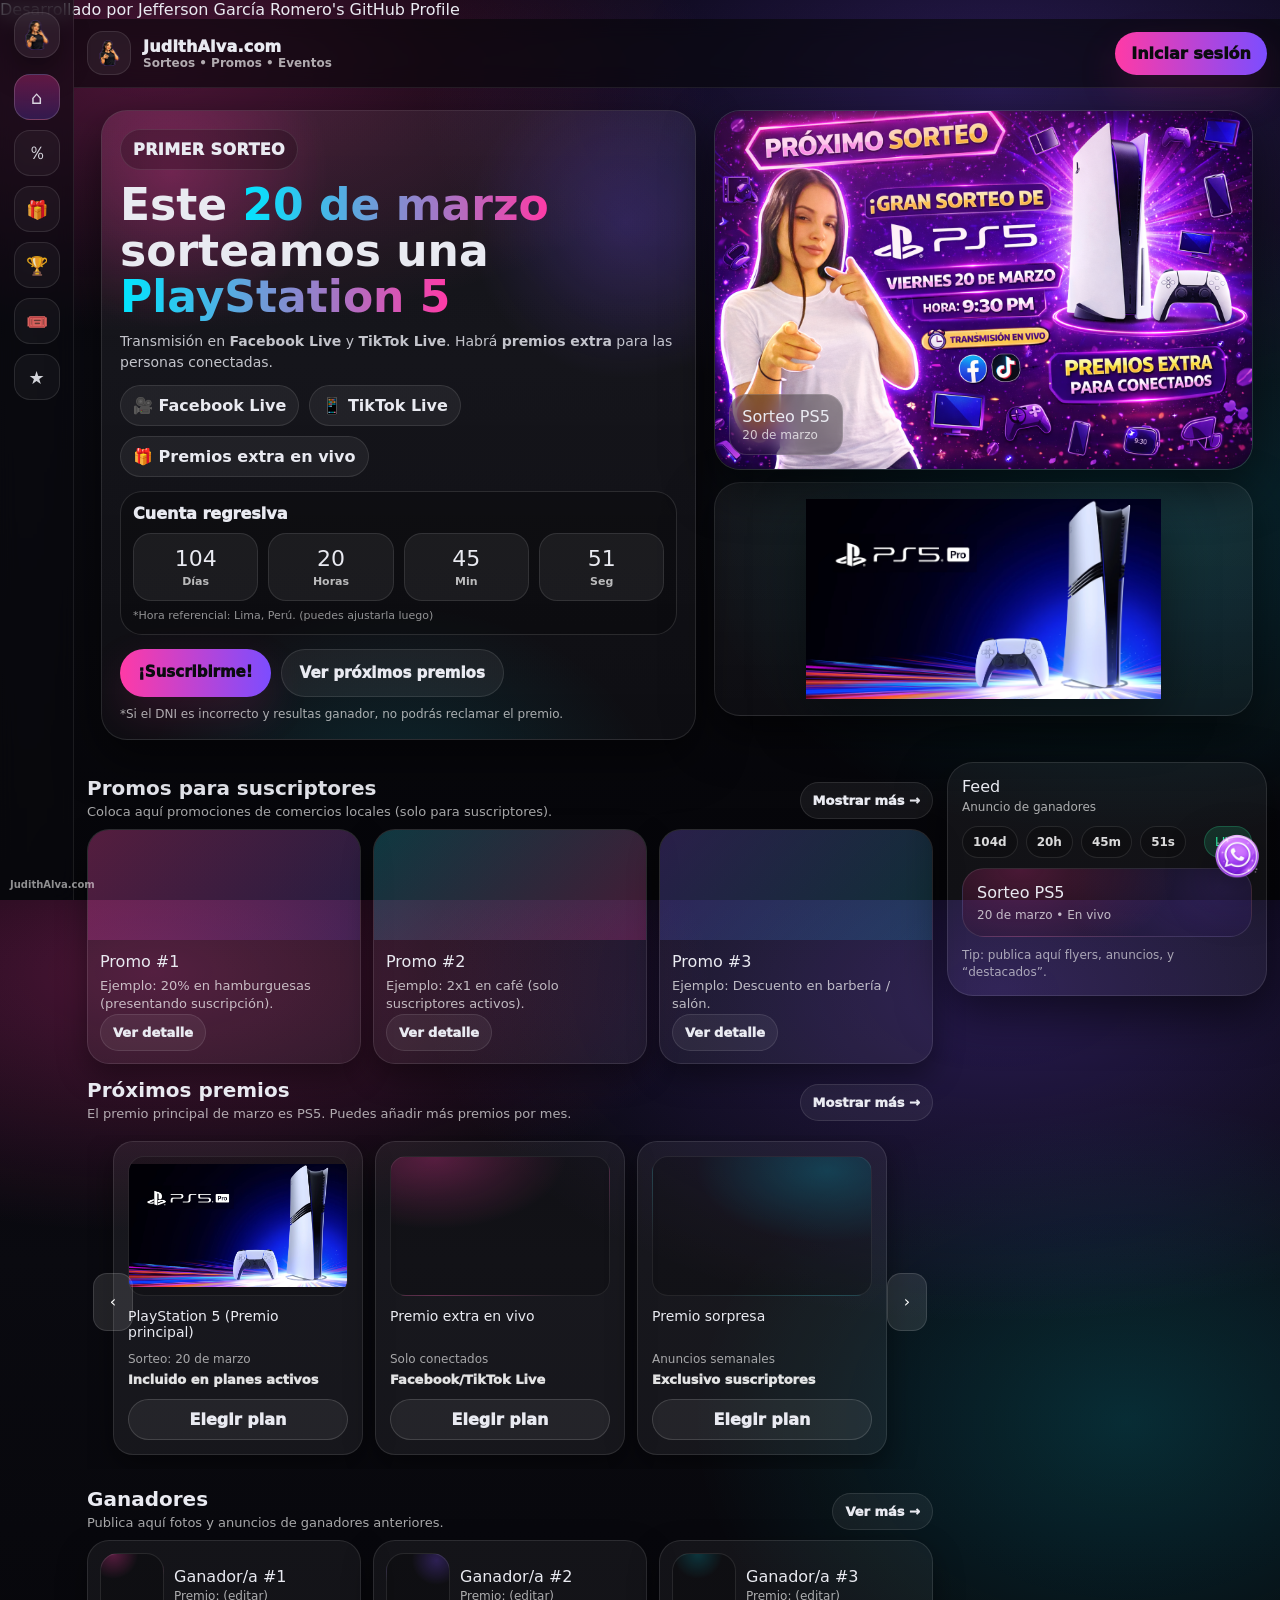
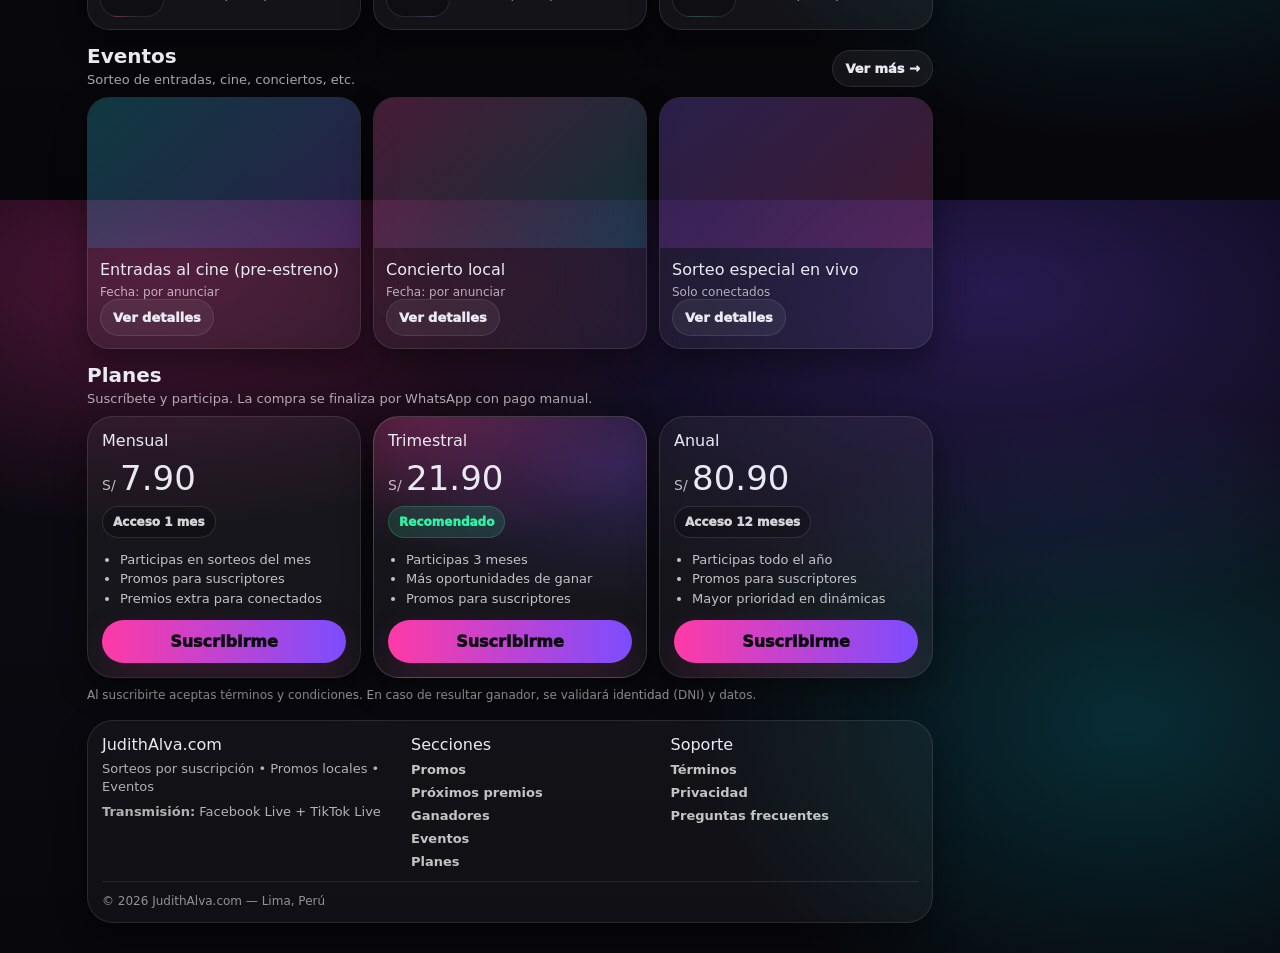
==== commit f3bb9406: "Add developer bar with GitHub profile link" ====
--- a/index.html
+++ b/index.html
@@ -9,6 +9,10 @@
 </head>
 
 <body>
+  <!-- Barra superior desarrollador -->
+  <div class="dev-bar">
+    Desarrollado por Jefferson García Romero's GitHub Profile
+  </div>
   <!-- Sidebar (PC) -->
   <aside class="side">
     <div class="side-top">
--- a/assets/css/styles.css
+++ b/assets/css/styles.css
@@ -3,10 +3,8 @@
   --panel:#0c0d12;
   --panel2:#0f1119;
   --stroke: rgba(255,255,255,.10);
-  --stroke2: rgba(255,255,255,.14);
 
   --text:#e9eaf1;
-  --muted:#a6adbb;
 
   --brand1:#ff3aa6;
   --brand2:#7c4dff;
@@ -18,11 +16,6 @@
 
   --shadow: 0 18px 48px rgba(0,0,0,.55);
   --shadow2: 0 12px 30px rgba(0,0,0,.40);
-
-  --r12:12px;
-  --r16:16px;
-  --r20:20px;
-  --r26:26px;
 
   --max: 1180px;
 }
@@ -67,14 +60,18 @@
 .btn.xl{padding:14px 18px; font-size:15px;}
 .btn.sm{padding:10px 12px; font-size:13px;}
 
-.accent{background: linear-gradient(90deg, var(--brand3), var(--brand1)); -webkit-background-clip:text; background-clip:text; color:transparent;}
+.accent{
+  background: linear-gradient(90deg, var(--brand3), var(--brand1));
+  -webkit-background-clip:text;
+  background-clip:text;
+  color:transparent;
+}
 .pill{
   padding:10px 12px;
   border-radius:999px;
   border:1px solid var(--stroke);
   background: rgba(255,255,255,.06);
   font-weight:800;
-  color: var(--text);
   white-space:nowrap;
 }
 
@@ -178,7 +175,6 @@
 .hero-kicker{
   display:inline-flex;
   align-items:center;
-  gap:10px;
   padding:10px 12px;
   border-radius:999px;
   border:1px solid rgba(255,255,255,.10);
@@ -215,10 +211,7 @@
 .hero-cta{display:flex; gap:10px; flex-wrap:wrap; margin-top:14px; position:relative; z-index:1;}
 .hero-mini{margin-top:10px; font-size:12px; color: rgba(255,255,255,.65); position:relative; z-index:1;}
 
-.hero-right{
-  display:grid;
-  gap:12px;
-}
+.hero-right{display:grid; gap:12px;}
 .hero-banner{
   border-radius: 26px;
   overflow:hidden;
@@ -243,7 +236,7 @@
   background: rgba(0,0,0,.35);
   backdrop-filter: blur(10px);
 }
-.hero-overlay-title{font-weight:1000;}
+.hero-overlay-title{font-weight:1100;}
 .hero-overlay-sub{font-size:12px; color: rgba(255,255,255,.72); margin-top:2px;}
 
 .hero-prize{
@@ -285,7 +278,7 @@
 .cd .lbl{font-size:11px; color: rgba(255,255,255,.70); margin-top:4px; font-weight:800;}
 .countdown-note{margin-top:8px; font-size:11px; color: rgba(255,255,255,.55);}
 
-/* Layout: content + feed */
+/* Layout */
 .layout{
   display:grid;
   grid-template-columns: 1fr 320px;
@@ -294,10 +287,7 @@
   padding: 12px 0 30px;
 }
 .content{min-width:0;}
-.feed{
-  position:sticky;
-  top:86px;
-}
+.feed{position:sticky; top:86px;}
 .feed-card{
   border-radius: 26px;
   border:1px solid rgba(255,255,255,.10);
@@ -353,11 +343,7 @@
 .section-head p{margin:4px 0 0; color: rgba(255,255,255,.65); font-size:13px; max-width:70ch;}
 
 /* Cards */
-.cards-grid{
-  display:grid;
-  grid-template-columns: repeat(3, 1fr);
-  gap:12px;
-}
+.cards-grid{display:grid; grid-template-columns: repeat(3, 1fr); gap:12px;}
 .card{
   border-radius: 22px;
   border:1px solid rgba(255,255,255,.10);
@@ -366,15 +352,9 @@
   overflow:hidden;
 }
 .card-media{height:110px;}
-.media-grad{
-  background: linear-gradient(135deg, rgba(255,58,166,.28), rgba(124,77,255,.18));
-}
-.media-grad2{
-  background: linear-gradient(135deg, rgba(0,229,255,.18), rgba(255,58,166,.22));
-}
-.media-grad3{
-  background: linear-gradient(135deg, rgba(124,77,255,.22), rgba(0,229,255,.14));
-}
+.media-grad{background: linear-gradient(135deg, rgba(255,58,166,.28), rgba(124,77,255,.18));}
+.media-grad2{background: linear-gradient(135deg, rgba(0,229,255,.18), rgba(255,58,166,.22));}
+.media-grad3{background: linear-gradient(135deg, rgba(124,77,255,.22), rgba(0,229,255,.14));}
 .card-body{padding:12px;}
 .card-title{font-weight:1100;}
 .card-text{margin-top:6px; color: rgba(255,255,255,.70); font-size:13px; line-height:1.4;}
@@ -449,11 +429,7 @@
 .p-add:hover{transform: scale(1.03);}
 
 /* Winners */
-.winners-grid{
-  display:grid;
-  grid-template-columns: repeat(3, 1fr);
-  gap:12px;
-}
+.winners-grid{display:grid; grid-template-columns: repeat(3, 1fr); gap:12px;}
 .winner{
   border-radius: 22px;
   border:1px solid rgba(255,255,255,.10);
@@ -469,21 +445,13 @@
   background: radial-gradient(40px 40px at 20% 0%, rgba(255,58,166,.30), transparent 62%), rgba(0,0,0,.22);
   border:1px solid rgba(255,255,255,.10);
 }
-.winner-photo.alt{
-  background: radial-gradient(40px 40px at 80% 10%, rgba(124,77,255,.28), transparent 62%), rgba(0,0,0,.22);
-}
-.winner-photo.alt2{
-  background: radial-gradient(40px 40px at 40% 0%, rgba(0,229,255,.18), transparent 62%), rgba(0,0,0,.22);
-}
+.winner-photo.alt{background: radial-gradient(40px 40px at 80% 10%, rgba(124,77,255,.28), transparent 62%), rgba(0,0,0,.22);}
+.winner-photo.alt2{background: radial-gradient(40px 40px at 40% 0%, rgba(0,229,255,.18), transparent 62%), rgba(0,0,0,.22);}
 .winner-name{font-weight:1100;}
 .winner-desc{color: rgba(255,255,255,.65); font-size:12px; margin-top:3px;}
 
 /* Events */
-.events-grid{
-  display:grid;
-  grid-template-columns: repeat(3, 1fr);
-  gap:12px;
-}
+.events-grid{display:grid; grid-template-columns: repeat(3, 1fr); gap:12px;}
 .event-card{
   border-radius: 22px;
   border:1px solid rgba(255,255,255,.10);
@@ -500,11 +468,7 @@
 .event-sub{margin-top:6px; color: rgba(255,255,255,.65); font-size:12px;}
 
 /* Plans */
-.plans-grid{
-  display:grid;
-  grid-template-columns: repeat(3, 1fr);
-  gap:12px;
-}
+.plans-grid{display:grid; grid-template-columns: repeat(3, 1fr); gap:12px;}
 .plan-card{
   border-radius: 26px;
   border:1px solid rgba(255,255,255,.10);
@@ -627,18 +591,7 @@
 }
 .field input:focus{border-color: rgba(0,229,255,.30);}
 .two-col{display:grid; grid-template-columns: 1fr 1fr; gap:10px;}
-.verify-box{
-  border-radius: 18px;
-  border:1px solid rgba(255,255,255,.10);
-  background: rgba(255,255,255,.05);
-  padding:12px;
-  display:flex;
-  align-items:center;
-  justify-content:space-between;
-  gap:10px;
-}
-.verify-title{font-weight:1100;}
-.verify-sub{margin-top:4px; font-size:12px; color: rgba(255,255,255,.65);}
+
 .status{
   display:none;
   border-radius: 18px;
@@ -728,7 +681,6 @@
   width:10px;height:10px;
   border-radius:50%;
   opacity:0;
-  filter: drop-shadow(0 10px 18px rgba(255,58,166,.16));
   animation: particle-move 1.05s cubic-bezier(.15,.9,.2,1) forwards;
 }
 @keyframes particle-move{
@@ -737,9 +689,7 @@
 }
 
 /* Mobile nav */
-.mobile-nav{
-  display:none;
-}
+.mobile-nav{display:none;}
 .mobile-nav a{
   flex:1;
   display:flex;
@@ -755,6 +705,7 @@
 .m-ico{font-size:18px;}
 .m-lbl{font-size:11px;}
 
+/* Responsive */
 @media (max-width: 980px){
   .layout{grid-template-columns: 1fr;}
   .feed{display:none;}
@@ -768,6 +719,17 @@
   .side{display:none;}
   .topbar{margin-left:0;}
   .main{margin-left:0;}
+
+  /* LOGO en móvil: sin recuadro */
+  .brand-logo{
+    width:34px;
+    height:34px;
+    padding:0;
+    border:none;
+    background: transparent;
+    border-radius:0;
+  }
+
   .mobile-nav{
     display:flex;
     position:fixed;
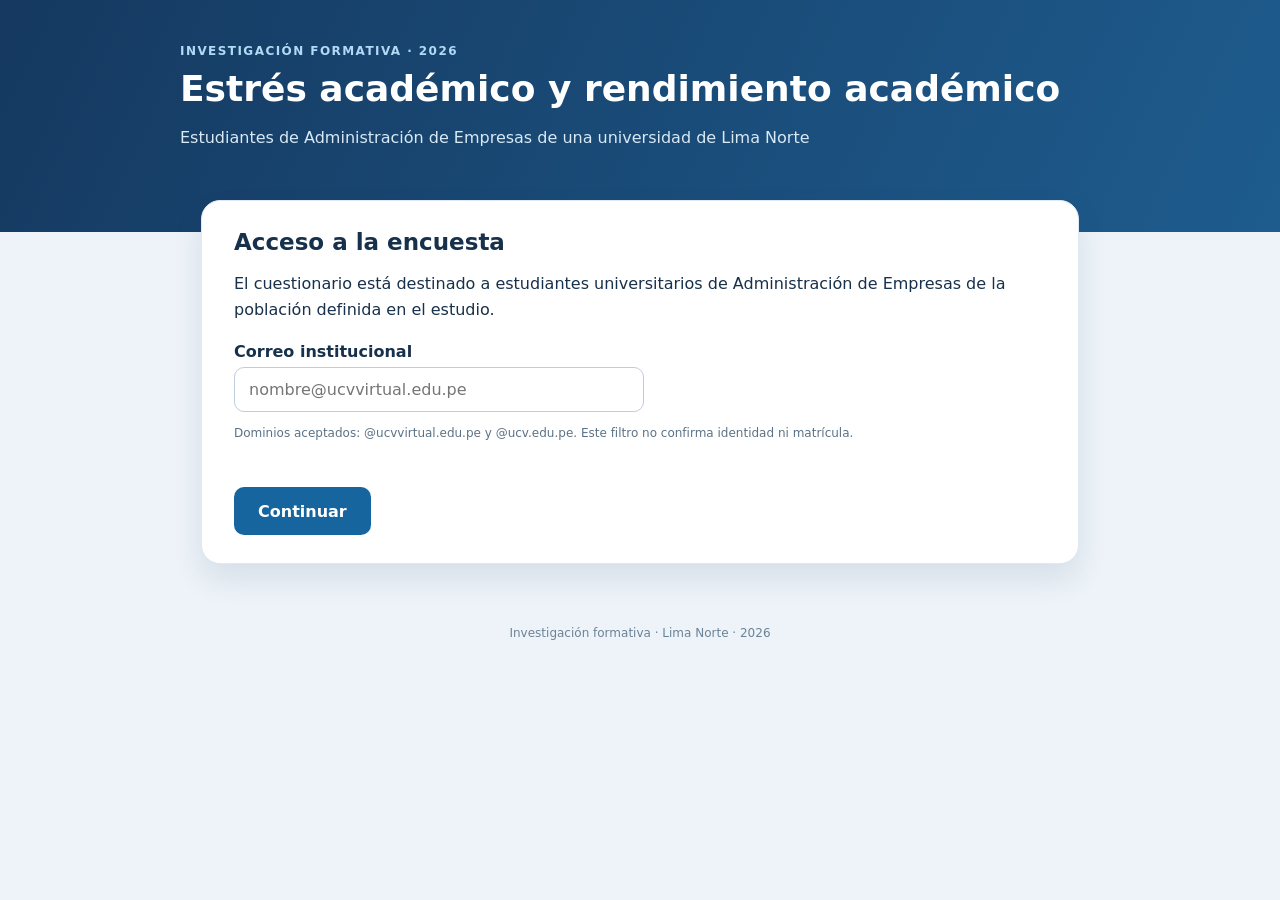
==== commit 4638df7c: "Add files via upload" ====
--- a/index.html
+++ b/index.html
@@ -1,529 +1,114 @@
-<!doctype html>
-<html lang="es">
-<head>
-  <meta charset="utf-8" />
-  <meta name="viewport" content="width=device-width,initial-scale=1" />
-  <title>JudithAlva.com — Sorteos & Suscripciones</title>
-  <meta name="description" content="Sorteos por suscripción — Promos, Premios, Ganadores, Eventos y Planes. Primer sorteo: PlayStation 5 (20 de marzo)." />
-  <link rel="stylesheet" href="assets/css/styles.css" />
-</head>
-
-<body>
-  <!-- Barra superior desarrollador -->
-  <div class="dev-bar">
-    Desarrollado por Jefferson García Romero's GitHub Profile
-  </div>
-  <!-- Sidebar (PC) -->
-  <aside class="side">
-    <div class="side-top">
-      <div class="brand-mini">
-        <img src="assets/img/logo.png" alt="JudithAlva.com" />
-      </div>
-      <div class="side-icons">
-        <a class="ico active" href="#inicio" aria-label="Inicio"><span>⌂</span></a>
-        <a class="ico" href="#promos" aria-label="Promos"><span>％</span></a>
-        <a class="ico" href="#premios" aria-label="Próximos premios"><span>🎁</span></a>
-        <a class="ico" href="#ganadores" aria-label="Ganadores"><span>🏆</span></a>
-        <a class="ico" href="#eventos" aria-label="Eventos"><span>🎟️</span></a>
-        <a class="ico" href="#planes" aria-label="Planes"><span>★</span></a>
-      </div>
-    </div>
-
-    <div class="side-bottom">
-      <div class="side-hint">JudithAlva.com</div>
-    </div>
-  </aside>
-
-  <!-- Header -->
-  <header class="topbar">
-    <div class="container topbar-inner">
-      <div class="brand">
-        <img class="brand-logo" src="assets/img/logo.png" alt="JudithAlva.com" />
-        <div class="brand-text">
-          <div class="brand-title">JudithAlva.com</div>
-          <div class="brand-sub">Sorteos • Promos • Eventos</div>
-        </div>
-      </div>
-
-      <div class="topbar-actions">
-        <!-- Quitado: Ver ganadores -->
-        <button class="btn" id="openAuth" type="button">Iniciar sesión</button>
-      </div>
-    </div>
-  </header>
-
-  <!-- Hero -->
-  <main class="main">
-    <section class="hero" id="inicio">
-      <div class="container hero-grid">
-        <div class="hero-left">
-          <div class="hero-kicker">PRIMER SORTEO</div>
-          <h1 class="hero-title">
-            Este <span class="accent">20 de marzo</span> sorteamos una
-            <span class="accent">PlayStation 5</span>
-          </h1>
-
-          <p class="hero-desc">
-            Transmisión en <b>Facebook Live</b> y <b>TikTok Live</b>. Habrá <b>premios extra</b> para las personas conectadas.
-          </p>
-
-          <div class="hero-badges">
-            <div class="pill">🎥 Facebook Live</div>
-            <div class="pill">📱 TikTok Live</div>
-            <div class="pill">🎁 Premios extra en vivo</div>
-          </div>
-
-          <div class="countdown-card" aria-label="Cuenta regresiva">
-            <div class="countdown-title">Cuenta regresiva</div>
-            <div class="countdown" id="countdown">
-              <div class="cd">
-                <div class="num" id="cdDays">--</div>
-                <div class="lbl">Días</div>
-              </div>
-              <div class="cd">
-                <div class="num" id="cdHours">--</div>
-                <div class="lbl">Horas</div>
-              </div>
-              <div class="cd">
-                <div class="num" id="cdMins">--</div>
-                <div class="lbl">Min</div>
-              </div>
-              <div class="cd">
-                <div class="num" id="cdSecs">--</div>
-                <div class="lbl">Seg</div>
-              </div>
-            </div>
-            <div class="countdown-note">
-              *Hora referencial: Lima, Perú. (puedes ajustarla luego)
-            </div>
-          </div>
-
-          <div class="hero-cta">
-            <a class="btn xl" href="#planes" id="ctaGoPlans">¡Suscribirme!</a>
-            <a class="btn ghost xl" href="#premios">Ver próximos premios</a>
-          </div>
-
-          <div class="hero-mini">
-            *Si el DNI es incorrecto y resultas ganador, no podrás reclamar el premio.
-          </div>
-        </div>
-
-        <div class="hero-right">
-          <div class="hero-banner">
-            <img src="assets/img/banner1.png" alt="Banner del sorteo" />
-            <div class="hero-overlay">
-              <div class="hero-overlay-card">
-                <div class="hero-overlay-title">Sorteo PS5</div>
-                <div class="hero-overlay-sub">20 de marzo</div>
-              </div>
-            </div>
-          </div>
-
-          <div class="hero-prize">
-            <img src="assets/img/prizes/ps5.png" alt="PlayStation 5" />
-          </div>
-        </div>
-      </div>
-    </section>
-
-    <!-- Layout: contenido + feed (PC) -->
-    <section class="container layout">
-      <div class="content">
-
-        <!-- Promos -->
-        <section class="section" id="promos">
-          <div class="section-head">
-            <div>
-              <h2>Promos para suscriptores</h2>
-              <p>Coloca aquí promociones de comercios locales (solo para suscriptores).</p>
-            </div>
-            <button class="btn ghost sm" type="button">Mostrar más →</button>
-          </div>
-
-          <div class="cards-grid">
-            <article class="card promo">
-              <div class="card-media media-grad"></div>
-              <div class="card-body">
-                <div class="card-title">Promo #1</div>
-                <div class="card-text">Ejemplo: 20% en hamburguesas (presentando suscripción).</div>
-                <button class="btn sm ghost" type="button">Ver detalle</button>
-              </div>
-            </article>
-
-            <article class="card promo">
-              <div class="card-media media-grad2"></div>
-              <div class="card-body">
-                <div class="card-title">Promo #2</div>
-                <div class="card-text">Ejemplo: 2x1 en café (solo suscriptores activos).</div>
-                <button class="btn sm ghost" type="button">Ver detalle</button>
-              </div>
-            </article>
-
-            <article class="card promo">
-              <div class="card-media media-grad3"></div>
-              <div class="card-body">
-                <div class="card-title">Promo #3</div>
-                <div class="card-text">Ejemplo: Descuento en barbería / salón.</div>
-                <button class="btn sm ghost" type="button">Ver detalle</button>
-              </div>
-            </article>
-          </div>
-        </section>
-
-        <!-- Próximos premios -->
-        <section class="section" id="premios">
-          <div class="section-head">
-            <div>
-              <h2>Próximos premios</h2>
-              <p>El premio principal de marzo es PS5. Puedes añadir más premios por mes.</p>
-            </div>
-            <button class="btn ghost sm" type="button">Mostrar más →</button>
-          </div>
-
-          <div class="carousel-wrap">
-            <button class="car-btn left" id="prizeLeft" type="button" aria-label="Izquierda">‹</button>
-
-            <div class="carousel" id="prizeCarousel">
-              <article class="p-card">
-                <div class="p-imgbox">
-                  <img src="assets/img/prizes/ps5.png" alt="PlayStation 5" />
-                </div>
-                <p class="p-name">PlayStation 5 (Premio principal)</p>
-                <div class="p-meta">Sorteo: 20 de marzo</div>
-                <div class="p-price">Incluido en planes activos</div>
-                <button class="p-add" data-open-plan="mensual" type="button">Elegir plan</button>
-              </article>
-
-              <article class="p-card">
-                <div class="p-imgbox placeholder"></div>
-                <p class="p-name">Premio extra en vivo</p>
-                <div class="p-meta">Solo conectados</div>
-                <div class="p-price">Facebook/TikTok Live</div>
-                <button class="p-add" data-open-plan="trimestral" type="button">Elegir plan</button>
-              </article>
-
-              <article class="p-card">
-                <div class="p-imgbox placeholder2"></div>
-                <p class="p-name">Premio sorpresa</p>
-                <div class="p-meta">Anuncios semanales</div>
-                <div class="p-price">Exclusivo suscriptores</div>
-                <button class="p-add" data-open-plan="anual" type="button">Elegir plan</button>
-              </article>
-            </div>
-
-            <button class="car-btn right" id="prizeRight" type="button" aria-label="Derecha">›</button>
-          </div>
-        </section>
-
-        <!-- Ganadores -->
-        <section class="section" id="ganadores">
-          <div class="section-head">
-            <div>
-              <h2>Ganadores</h2>
-              <p>Publica aquí fotos y anuncios de ganadores anteriores.</p>
-            </div>
-            <button class="btn ghost sm" type="button">Ver más →</button>
-          </div>
-
-          <div class="winners-grid">
-            <article class="winner">
-              <div class="winner-photo"></div>
-              <div class="winner-meta">
-                <div class="winner-name">Ganador/a #1</div>
-                <div class="winner-desc">Premio: (editar)</div>
-              </div>
-            </article>
-
-            <article class="winner">
-              <div class="winner-photo alt"></div>
-              <div class="winner-meta">
-                <div class="winner-name">Ganador/a #2</div>
-                <div class="winner-desc">Premio: (editar)</div>
-              </div>
-            </article>
-
-            <article class="winner">
-              <div class="winner-photo alt2"></div>
-              <div class="winner-meta">
-                <div class="winner-name">Ganador/a #3</div>
-                <div class="winner-desc">Premio: (editar)</div>
-              </div>
-            </article>
-          </div>
-        </section>
-
-        <!-- Eventos -->
-        <section class="section" id="eventos">
-          <div class="section-head">
-            <div>
-              <h2>Eventos</h2>
-              <p>Sorteo de entradas, cine, conciertos, etc.</p>
-            </div>
-            <button class="btn ghost sm" type="button">Ver más →</button>
-          </div>
-
-          <div class="events-grid">
-            <article class="event-card">
-              <div class="event-media poster1"></div>
-              <div class="event-body">
-                <div class="event-title">Entradas al cine (pre-estreno)</div>
-                <div class="event-sub">Fecha: por anunciar</div>
-                <button class="btn sm ghost" type="button">Ver detalles</button>
-              </div>
-            </article>
-
-            <article class="event-card">
-              <div class="event-media poster2"></div>
-              <div class="event-body">
-                <div class="event-title">Concierto local</div>
-                <div class="event-sub">Fecha: por anunciar</div>
-                <button class="btn sm ghost" type="button">Ver detalles</button>
-              </div>
-            </article>
-
-            <article class="event-card">
-              <div class="event-media poster3"></div>
-              <div class="event-body">
-                <div class="event-title">Sorteo especial en vivo</div>
-                <div class="event-sub">Solo conectados</div>
-                <button class="btn sm ghost" type="button">Ver detalles</button>
-              </div>
-            </article>
-          </div>
-        </section>
-
-        <!-- Planes -->
-        <section class="section" id="planes">
-          <div class="section-head">
-            <div>
-              <h2>Planes</h2>
-              <p>Suscríbete y participa. La compra se finaliza por WhatsApp con pago manual.</p>
-            </div>
-          </div>
-
-          <div class="plans-grid">
-            <article class="plan-card" data-plan="mensual">
-              <div class="plan-top">
-                <div class="plan-title">Mensual</div>
-                <div class="plan-price">S/ <span>7.90</span></div>
-                <div class="plan-chip">Acceso 1 mes</div>
-              </div>
-              <ul class="plan-list">
-                <li>Participas en sorteos del mes</li>
-                <li>Promos para suscriptores</li>
-                <li>Premios extra para conectados</li>
-              </ul>
-              <button class="btn plan-btn" data-subscribe="mensual" type="button">Suscribirme</button>
-            </article>
-
-            <article class="plan-card featured" data-plan="trimestral">
-              <div class="plan-top">
-                <div class="plan-title">Trimestral</div>
-                <div class="plan-price">S/ <span>21.90</span></div>
-                <div class="plan-chip hot">Recomendado</div>
-              </div>
-              <ul class="plan-list">
-                <li>Participas 3 meses</li>
-                <li>Más oportunidades de ganar</li>
-                <li>Promos para suscriptores</li>
-              </ul>
-              <button class="btn plan-btn" data-subscribe="trimestral" type="button">Suscribirme</button>
-            </article>
-
-            <article class="plan-card" data-plan="anual">
-              <div class="plan-top">
-                <div class="plan-title">Anual</div>
-                <div class="plan-price">S/ <span>80.90</span></div>
-                <div class="plan-chip">Acceso 12 meses</div>
-              </div>
-              <ul class="plan-list">
-                <li>Participas todo el año</li>
-                <li>Promos para suscriptores</li>
-                <li>Mayor prioridad en dinámicas</li>
-              </ul>
-              <button class="btn plan-btn" data-subscribe="anual" type="button">Suscribirme</button>
-            </article>
-          </div>
-
-          <div class="legal-note">
-            Al suscribirte aceptas términos y condiciones. En caso de resultar ganador, se validará identidad (DNI) y datos.
-          </div>
-        </section>
-
-        <!-- Footer -->
-        <footer class="footer">
-          <div class="footer-grid">
-            <div>
-              <div class="f-title">JudithAlva.com</div>
-              <p class="f-text">Sorteos por suscripción • Promos locales • Eventos</p>
-              <div class="f-text"><b>Transmisión:</b> Facebook Live + TikTok Live</div>
-            </div>
-
-            <div>
-              <div class="f-title">Secciones</div>
-              <div class="f-links">
-                <a href="#promos">Promos</a>
-                <a href="#premios">Próximos premios</a>
-                <a href="#ganadores">Ganadores</a>
-                <a href="#eventos">Eventos</a>
-                <a href="#planes">Planes</a>
-              </div>
-            </div>
-
-            <div>
-              <div class="f-title">Soporte</div>
-              <div class="f-links">
-                <a href="#" onclick="return false;">Términos</a>
-                <a href="#" onclick="return false;">Privacidad</a>
-                <a href="#" onclick="return false;">Preguntas frecuentes</a>
-              </div>
-            </div>
-          </div>
-
-          <div class="footer-bottom">
-            © <span id="year"></span> JudithAlva.com — Lima, Perú
-          </div>
-        </footer>
-
-      </div>
-
-      <!-- Feed (PC) -->
-      <aside class="feed">
-        <div class="feed-card">
-          <div class="feed-title">Feed</div>
-          <div class="feed-sub">Anuncio de ganadores</div>
-
-          <div class="timer-row">
-            <div class="t-chip"><b id="feedD">--</b>d</div>
-            <div class="t-chip"><b id="feedH">--</b>h</div>
-            <div class="t-chip"><b id="feedM">--</b>m</div>
-            <div class="t-chip"><b id="feedS">--</b>s</div>
-            <div class="t-live">LIVE</div>
-          </div>
-
-          <div class="feed-banner">
-            <div class="feed-banner-title">Sorteo PS5</div>
-            <div class="feed-banner-sub">20 de marzo • En vivo</div>
-          </div>
-
-          <div class="feed-mini">
-            Tip: publica aquí flyers, anuncios, y “destacados”.
-          </div>
-        </div>
-      </aside>
-    </section>
-  </main>
-
-  <!-- Mobile bottom nav -->
-  <nav class="mobile-nav" aria-label="Navegación móvil">
-    <a href="#inicio" class="active">
-      <div class="m-ico">⌂</div><div class="m-lbl">Inicio</div>
-    </a>
-    <a href="#promos">
-      <div class="m-ico">％</div><div class="m-lbl">Promos</div>
-    </a>
-    <a href="#premios">
-      <div class="m-ico">🎁</div><div class="m-lbl">Premios</div>
-    </a>
-    <a href="#planes">
-      <div class="m-ico">★</div><div class="m-lbl">Planes</div>
-    </a>
-  </nav>
-
-  <!-- WhatsApp flotante -->
-  <a
-    class="wa-float"
-    id="waFloat"
-    href="https://wa.me/51915161364?text=Hola%20JudithAlva.com%2C%20quiero%20informaci%C3%B3n%20sobre%20suscripciones."
-    target="_blank"
-    rel="noopener"
-    aria-label="Chatear por WhatsApp"
-  >
-    <img class="wa-icon" src="assets/img/whatsapp.png" alt="WhatsApp">
-  </a>
-
-  <!-- Modal: Auth placeholder -->
-  <div class="modal" id="authModal" aria-hidden="true">
-    <div class="sheet" role="dialog" aria-label="Iniciar sesión">
-      <div class="sheet-head">
-        <div>
-          <div class="sheet-title">Iniciar sesión</div>
-          <div class="sheet-sub">Demo (puedes conectar tu backend luego)</div>
-        </div>
-        <button class="xbtn" data-close="authModal" type="button">✕</button>
-      </div>
-      <div class="sheet-body">
-        <label class="field">
-          <span>Correo</span>
-          <input type="email" placeholder="correo@ejemplo.com" />
-        </label>
-        <label class="field">
-          <span>Contraseña</span>
-          <input type="password" placeholder="••••••••" />
-        </label>
-        <button class="btn" type="button" data-close="authModal">Entrar</button>
-      </div>
-    </div>
-  </div>
-
-  <!-- Modal: Suscripción -->
-  <div class="modal" id="subModal" aria-hidden="true">
-    <div class="sheet xl" role="dialog" aria-label="Suscripción">
-      <div class="sheet-head">
-        <div>
-          <div class="sheet-title">Suscribirme</div>
-          <div class="sheet-sub" id="subPlanLine">Plan: —</div>
-        </div>
-        <button class="xbtn" data-close="subModal" type="button">✕</button>
-      </div>
-
-      <div class="sheet-body">
-        <div class="two-col">
-          <label class="field">
-            <span>Nombres</span>
-            <input id="nombres" type="text" placeholder="Tus nombres" autocomplete="given-name" />
-          </label>
-          <label class="field">
-            <span>Apellidos</span>
-            <input id="apellidos" type="text" placeholder="Tus apellidos" autocomplete="family-name" />
-          </label>
-        </div>
-
-        <div class="two-col">
-          <label class="field">
-            <span>WhatsApp</span>
-            <input id="whatsapp" type="tel" placeholder="+51 9XXXXXXXX" autocomplete="tel" />
-          </label>
-          <label class="field">
-            <span>DNI (8 dígitos)</span>
-            <input id="dni" type="text" inputmode="numeric" maxlength="8" placeholder="12345678" />
-          </label>
-        </div>
-
-        <label class="field">
-          <span>Correo</span>
-          <input id="correo" type="email" placeholder="correo@ejemplo.com" autocomplete="email" />
-        </label>
-
-        <div class="status" id="statusBox" aria-live="polite"></div>
-
-        <div class="sheet-actions">
-          <button class="btn ghost" data-close="subModal" type="button">Cancelar</button>
-          <button class="btn" id="continueBtn" type="button">
-            Continuar por WhatsApp
-          </button>
-        </div>
-
-        <div class="fineprint">
-          Al continuar, se abrirá WhatsApp para coordinar el pago manual. Tus datos se usarán para validar premios.
-        </div>
-      </div>
-    </div>
-  </div>
-
-  <!-- FX root -->
-  <div id="fx-root"></div>
-
-  <script src="assets/js/app.js"></script>
-</body>
-</html>
+<!doctype html><html lang="es"><head><meta charset="utf-8"><meta name="viewport" content="width=device-width,initial-scale=1">
+<meta name="referrer" content="strict-origin-when-cross-origin"><title>Encuesta de estrés académico · 2026</title>
+<link rel="canonical" href="https://judithalva.com/">
+<style>
+:root{font-family:system-ui,-apple-system,Segoe UI,Arial,sans-serif;color:#17304b;background:#edf3f8}*{box-sizing:border-box}body{margin:0}.top{background:linear-gradient(115deg,#153960,#1e5c8e);padding:40px 18px 65px;color:white}.wrap{max-width:920px;margin:auto}.top h1{font-size:clamp(24px,4vw,36px);margin:9px 0}.top p{color:#d9e9f5;line-height:1.6}.kicker{font-size:12px;letter-spacing:.12em;text-transform:uppercase;color:#b2d9f6;font-weight:750}.panel{position:relative;background:#fff;border:1px solid #dfe9f1;border-radius:19px;padding:28px 32px;margin:-32px 12px 30px;box-shadow:0 15px 30px #183d691c}main{padding:0 9px 20px}h2{font-size:23px;margin:0 0 15px}p{line-height:1.65}.screen{display:none}.screen.active{display:block}.fieldLabel{display:block;margin:19px 0 6px;font-weight:700}.entry{width:100%;max-width:410px;border:1px solid #bdcddd;border-radius:10px;padding:12px 14px;font:inherit}.text{font-size:14px;color:#546b7e}.info{background:#f1f7fc;border-radius:12px;padding:14px 18px;font-size:14px;line-height:1.65}.info p{margin:9px 0}.check{display:flex;gap:11px;align-items:flex-start;padding:10px 0;font-size:14px;line-height:1.5}.check input{margin-top:5px;accent-color:#17699e}.btn{background:#16659e;color:white;border:0;border-radius:10px;padding:14px 24px;cursor:pointer;font:inherit;font-weight:700;min-height:48px}.btn:disabled{opacity:.45;cursor:not-allowed}.btnLink{border:0;background:transparent;color:#15639d;text-decoration:underline;cursor:pointer;margin-left:10px;padding:8px}.error{color:#af2d38;font-size:14px;min-height:17px;margin-top:7px}.hint{background:#fff5e4;color:#744900;border:1px solid #f1d7a4;padding:13px 15px;line-height:1.65;border-radius:11px;font-size:14px}.screen .hint{margin:12px 0}.section{margin:25px 0 12px;font-size:17px;color:#174b78;padding:9px 12px;background:#eef5fb;border-left:4px solid #2b78b2}.question{padding:16px 18px;border:1px solid #dde8f0;border-radius:12px;margin:12px 0}.question legend{padding:0 4px;font-weight:600;line-height:1.55}.question .topic{color:#638197;font-size:12px;display:block;font-weight:400;margin-top:3px}.choices{display:grid;grid-template-columns:repeat(3,minmax(0,1fr));gap:8px;margin-top:12px}.choice{display:flex;gap:8px;align-items:center;border:1px solid #cfdfeb;border-radius:9px;padding:10px 12px;cursor:pointer;font-size:13px}.choice:has(input:checked){background:#e9f5ff;border-color:#357fb4}.choice input{accent-color:#14639c}.row{display:flex;align-items:center;gap:16px;flex-wrap:wrap}.small{font-size:12px;color:#5b7286}.success{text-align:center;padding:44px 8px}.success .checkmark{font-size:46px;background:#e3f5ea;color:#178551;width:83px;height:83px;margin:0 auto 20px;border-radius:50%;display:grid;place-items:center}footer{text-align:center;font-size:12px;color:#6b8397;padding:12px 0 30px}#formState{color:#375d78;margin-top:12px;font-size:14px}.separator{height:1px;background:#e1e8ef;margin:25px 0}body.finished .top,body.finished footer{display:none}body.finished main{min-height:100vh;display:flex;align-items:center;justify-content:center}body.finished .panel{margin:15px;width:100%;max-width:590px}@media(max-width:660px){.panel{padding:22px 16px;margin:-30px 6px 25px}.choices{grid-template-columns:repeat(2,1fr)}.question{padding:12px}.row{align-items:stretch;flex-direction:column;gap:7px}.btnLink{margin-left:0}}
+</style></head><body>
+<header class="top"><div class="wrap"><span class="kicker">Investigación formativa · 2026</span><h1>Estrés académico y rendimiento académico</h1><p>Estudiantes de Administración de Empresas de una universidad de Lima Norte</p></div></header>
+<main class="wrap"><div class="panel">
+<section id="screen-email" class="screen active"><h2>Acceso a la encuesta</h2><p>El cuestionario está destinado a estudiantes universitarios de Administración de Empresas de la población definida en el estudio.</p><form id="email-form"><label for="email" class="fieldLabel">Correo institucional</label><input id="email" class="entry" type="email" autocomplete="email" required placeholder="nombre@ucvvirtual.edu.pe"><p class="small">Dominios aceptados: @ucvvirtual.edu.pe y @ucv.edu.pe. Este filtro no confirma identidad ni matrícula.</p><p class="error" id="emailError"></p><button class="btn" type="submit">Continuar</button></form></section>
+<section id="screen-consent" class="screen"><h2>Consentimiento informado</h2><div class="info"><p><strong>Propósito:</strong> estudiar la relación entre el estrés académico y el rendimiento académico en estudiantes de Administración de Empresas durante 2026.</p><p><strong>Datos que se guardan:</strong> correo institucional, respuestas, promedio académico informado, fecha y código de envío en una hoja de cálculo original de acceso restringido. Una segunda hoja de análisis conserva respuestas y puntuaciones sin correo ni GPS. Aunque esta segunda hoja no contenga nombres, los datos no deben considerarse completamente anónimos porque existe un identificador de envío.</p><p><strong>Ubicación opcional:</strong> al pulsar «Continuar a la encuesta», el navegador podrá solicitarte permiso para acceder a tu ubicación. Si autorizas el acceso, guardaremos la latitud, longitud y precisión aproximada proporcionadas por el dispositivo en la hoja original. Estos datos pueden revelar un lugar específico; no son necesarios para participar. Si rechazas el permiso, podrás responder con normalidad y no se guardarán coordenadas. Si ya elegiste un permiso anteriormente, es posible que el navegador no vuelva a mostrar la solicitud.</p><p><strong>Participación:</strong> voluntaria; puedes abandonar antes del envío sin consecuencias. Para consultar sobre el tratamiento de información o solicitar su revisión, contacta al equipo por el canal institucional mediante el que recibiste la invitación. Los datos se usarán únicamente para la investigación y no serán publicados individualmente.</p></div>
+<form id="consentForm"><label class="check"><input id="adult" type="checkbox" required> Confirmo tener 18 años o más.</label><label class="check"><input id="career" type="checkbox" required> Confirmo ser estudiante matriculado de Administración de Empresas en la población del estudio.</label><label class="check"><input id="agree" type="checkbox" required> He leído esta información y acepto participar voluntariamente.</label><p id="geoStatus" class="small" role="status"></p><div class="row"><button id="consentButton" class="btn" type="submit">Continuar a la encuesta</button><button id="back" class="btnLink" type="button">Volver</button></div></form></section>
+<section id="screen-survey" class="screen"><h2>Cuestionario académico</h2>
+<div class="info"><p><strong>Metodología</strong></p><p><strong>Instrumento:</strong> SISCO SV-21 (Barraza, 2018).</p><p><strong>Frecuencia:</strong> 0 Nunca · 1 Casi nunca · 2 Rara vez · 3 Algunas veces · 4 Casi siempre · 5 Siempre.</p></div>
+<form id="survey"><fieldset class="question"><legend>En este periodo de estudios, ¿has tenido preocupación o nerviosismo relacionados con tus actividades académicas?</legend><div class="choices"><label class="choice"><input type="radio" name="filtro_estres" value="si" required> Sí</label><label class="choice"><input type="radio" name="filtro_estres" value="no" required> No</label></div></fieldset>
+<div id="moreQuestions" hidden><fieldset class="question"><legend>¿Qué intensidad consideras que ha tenido tu estrés académico? (1 es poco y 5 es mucho)</legend><div class="choices" id="intensityChoices"></div></fieldset><div id="siscoItems"></div>
+<h3 class="section">Rendimiento académico</h3><label for="average" class="fieldLabel">¿Cuál es tu promedio académico del ciclo actual o del último ciclo concluido? (0–20)</label><input id="average" class="entry" name="promedio" type="number" min="0" max="20" step="0.01" inputmode="decimal" placeholder="Por ejemplo: 15.50"/><p class="small">Se trata de un promedio declarado por el estudiante, no verificado con el registro de notas.</p></div>
+<p class="small" id="filterNote" hidden>Según el ítem filtro del instrumento, cuando se responde «No» el cuestionario finaliza sin las 21 preguntas.</p>
+<div class="row"><button id="send" class="btn" type="submit">Enviar respuestas</button><button type="button" class="btnLink" id="goBack">Volver al consentimiento</button></div><p id="formState" role="status" aria-live="polite"></p></form></section>
+<section id="screen-success" class="screen success"><div class="checkmark">✓</div><h2>¡Gracias por tu participación!</h2><p>Gracias por tomarte el tiempo de llenar esta encuesta. Tus respuestas serán de gran ayuda para nuestro proyecto.</p></section>
+</div></main><footer>Investigación formativa · Lima Norte · 2026</footer>
+<script>
+'use strict';
+const API_URL='https://script.google.com/macros/s/AKfycbyQ9neie_ALYkayTMLt8nsBK0jP6-Z5_3MmpbmOk6W5xb1McSBHBp4aY_ojH2QcwRu0/exec';
+const DOMAINS=['ucv.edu.pe','ucvvirtual.edu.pe'];
+/**
+ * REEMPLAZAR LOS 21 CAMPOS VACÍOS CON LOS ENUNCIADOS ÍNTEGROS DEL INSTRUMENTO
+ * SISCO SV-21 QUE EL EQUIPO TENGA AUTORIZADO PARA USAR. NO PARAFRASEAR.
+ * Estos textos son propiedad de sus autores y deben obtenerse de la fuente oficial.
+ * Ítems 1–7: estresores; 8–14: síntomas; 15–21: afrontamiento.
+ * El formulario NO envía respuestas mientras falte algún enunciado.
+ */
+const SISCO_ITEMS=[
+ '', // P1: Estresores · ítem oficial 1
+ '', // P2: Estresores · ítem oficial 2
+ '', // P3: Estresores · ítem oficial 3
+ '', // P4: Estresores · ítem oficial 4
+ '', // P5: Estresores · ítem oficial 5
+ '', // P6: Estresores · ítem oficial 6
+ '', // P7: Estresores · ítem oficial 7
+ '', // P8: Síntomas · ítem oficial 8
+ '', // P9: Síntomas · ítem oficial 9
+ '', // P10: Síntomas · ítem oficial 10
+ '', // P11: Síntomas · ítem oficial 11
+ '', // P12: Síntomas · ítem oficial 12
+ '', // P13: Síntomas · ítem oficial 13
+ '', // P14: Síntomas · ítem oficial 14
+ '', // P15: Afrontamiento · ítem oficial 15
+ '', // P16: Afrontamiento · ítem oficial 16
+ '', // P17: Afrontamiento · ítem oficial 17
+ '', // P18: Afrontamiento · ítem oficial 18
+ '', // P19: Afrontamiento · ítem oficial 19
+ '', // P20: Afrontamiento · ítem oficial 20
+ ''  // P21: Afrontamiento · ítem oficial 21
+];
+const READY=SISCO_ITEMS.length===21&&SISCO_ITEMS.every(v=>typeof v==='string'&&v.trim().length>=12);
+const choiceLabels=['Nunca','Casi nunca','Rara vez','Algunas veces','Casi siempre','Siempre'];
+const $=id=>document.getElementById(id);const screens=['email','consent','survey','success'];
+let studentEmail='',geo=null,sendId=null,sending=false,confirmationTimers=[],confirmScripts=[],timeout=null,poll=0;
+function show(name){screens.forEach(x=>$('screen-'+x).classList.toggle('active',x===name));document.body.classList.toggle('finished',name==='success');window.scrollTo(0,0);}
+function makeRadio(name,value,label,required){const l=document.createElement('label');l.className='choice';const r=document.createElement('input');r.type='radio';r.name=name;r.value=String(value);r.required=Boolean(required);const t=document.createElement('span');t.textContent=label;l.append(r,t);return l;}
+[1,2,3,4,5].forEach(i=>$('intensityChoices').appendChild(makeRadio('intensidad',i,String(i),true)));
+const root=$('siscoItems');for(let i=0;i<21;i++){
+ if(i===0||i===7||i===14){const h=document.createElement('h3');h.className='section';h.textContent=i===0?'Dimensión 1 · Estresores académicos':i===7?'Dimensión 2 · Síntomas del estrés':'Dimensión 3 · Estrategias de afrontamiento';root.appendChild(h);}
+ const field=document.createElement('fieldset');field.className='question';const legend=document.createElement('legend');legend.textContent='P'+(i+1)+'. '+(SISCO_ITEMS[i].trim()||'ENUNCIADO OFICIAL PENDIENTE');field.appendChild(legend);
+ const opts=document.createElement('div');opts.className='choices';choiceLabels.forEach((label,val)=>opts.appendChild(makeRadio('p'+(i+1),val,label,true)));field.appendChild(opts);root.appendChild(field);
+}
+// El filtro «No» se puede enviar sin los ítems SISCO. «Sí» requiere los 21 ítems verificados.
+$('send').disabled=true;
+$('email-form').addEventListener('submit',e=>{e.preventDefault();const email=$('email').value.trim().toLowerCase(),domain=email.split('@')[1]||'';if(!/^[^\s@]+@[^\s@]+\.[^\s@]+$/.test(email)||!DOMAINS.includes(domain)){$('emailError').textContent='Ingresa un correo institucional válido.';return;}studentEmail=email;$('emailError').textContent='';show('consent');});
+$('back').addEventListener('click',()=>show('email'));
+$('goBack').addEventListener('click',()=>show('consent'));
+$('consentForm').addEventListener('submit',e=>{
+ e.preventDefault();if(!e.target.reportValidity())return;geo=null;
+ const btn=$('consentButton');btn.disabled=true;btn.textContent='Solicitando ubicación…';
+ function finish(){btn.disabled=false;btn.textContent='Continuar a la encuesta';show('survey');}
+ if(!navigator.geolocation){$('geoStatus').textContent='GPS no disponible; continuarás sin compartir ubicación.';finish();return;}
+ try {
+  navigator.geolocation.getCurrentPosition(pos=>{geo={lat:pos.coords.latitude,lon:pos.coords.longitude,accuracy:pos.coords.accuracy};$('geoStatus').textContent='Ubicación autorizada para registrar al enviar.';finish();},
+   ()=>{$('geoStatus').textContent='No se obtuvo permiso GPS; continuarás igualmente.';finish();},
+   {enableHighAccuracy:true,timeout:15000,maximumAge:0});
+ } catch (_) { $('geoStatus').textContent='No se pudo solicitar GPS; continuarás igualmente.';finish(); }
+});
+function changeFilter(){
+ const checked=document.querySelector('input[name="filtro_estres"]:checked');
+ const yes=!!checked&&checked.value==='si';
+ const no=!!checked&&checked.value==='no';
+ $('moreQuestions').hidden=!yes;
+ $('filterNote').hidden=!no;
+ document.querySelectorAll('#moreQuestions input').forEach(x=>{x.disabled=!yes;});
+ // «No»: envío inmediato. «Sí»: preguntas obligatorias + promedio, si el instrumento está completo.
+ $('send').disabled=sending||(!no&&!(yes&&READY));
+ $('formState').textContent='';
+}
+document.querySelectorAll('input[name="filtro_estres"]').forEach(x=>x.addEventListener('change',changeFilter));changeFilter();
+function newId(){if(window.crypto&&crypto.randomUUID)return crypto.randomUUID();if(window.crypto&&crypto.getRandomValues){const a=crypto.getRandomValues(new Uint8Array(16));return Array.from(a,v=>v.toString(16).padStart(2,'0')).join('');}return String(Date.now())+Math.random().toString(36).slice(2);}
+function stopChecks(){confirmationTimers.forEach(clearTimeout);confirmationTimers=[];if(timeout)clearTimeout(timeout);timeout=null;confirmScripts.forEach(([node,key])=>{node.remove();delete window[key];});confirmScripts=[];}
+function success(){if(!sending)return;sending=false;stopChecks();show('success');}
+function error(msg){if(!sending)return;sending=false;stopChecks();$('send').disabled=false;$('send').textContent='Enviar respuestas';$('formState').textContent=msg;}
+function check(){if(!sending||!sendId)return;const name='__judithSISCOcheck'+(++poll);const node=document.createElement('script');window[name]=result=>{if(result&&result.app==='judith-sisco21'&&result.requestId===sendId&&result.ok===true)success();};confirmScripts.push([node,name]);node.onerror=()=>{node.remove();};node.src=API_URL+(API_URL.includes('?')?'&':'?')+'check='+encodeURIComponent(sendId)+'&callback='+name+'&_='+Date.now();document.head.appendChild(node);}
+$('survey').addEventListener('submit',e=>{
+ e.preventDefault();
+ const filtro=document.querySelector('input[name="filtro_estres"]:checked');
+ if(!filtro){$('formState').textContent='Selecciona Sí o No antes de enviar.';return;}
+ if(filtro.value==='si'&&!READY){$('formState').textContent='No se puede registrar la sección de preguntas hasta que el equipo incorpore el instrumento completo.';return;}
+ if(!e.target.reportValidity()||sending)return;
+ if(!/^https:\/\/script\.google\.com\/macros\/s\/[^/]+\/exec(?:\?.*)?$/.test(API_URL)){$('formState').textContent='El formulario todavía no tiene un Apps Script conectado.';return;}
+ if(!sendId)sendId=newId();const data=new URLSearchParams(new FormData(e.target));data.set('email',studentEmail);data.set('mayor','si');data.set('carrera','si');data.set('consent','si');data.set('request_id',sendId);data.set('instrumento_confirmado',filtro.value==='si'?'si':'no');
+ if(geo){data.set('gps_consent','si');data.set('lat',String(geo.lat));data.set('lon',String(geo.lon));data.set('accuracy',String(geo.accuracy));}else data.set('gps_consent','no');
+ sending=true;$('send').disabled=true;$('send').textContent='Enviando…';$('formState').textContent='Registrando tus respuestas…';
+ fetch(API_URL,{method:'POST',mode:'no-cors',body:data,redirect:'follow'}).catch(()=>{});
+ [1800,3500,6500,10500,16500,23500,31000].forEach(ms=>confirmationTimers.push(setTimeout(check,ms)));
+ timeout=setTimeout(()=>error('No fue posible confirmar el registro. Consulta con el equipo antes de reenviar.'),37000);
+});
+</script></body></html>
